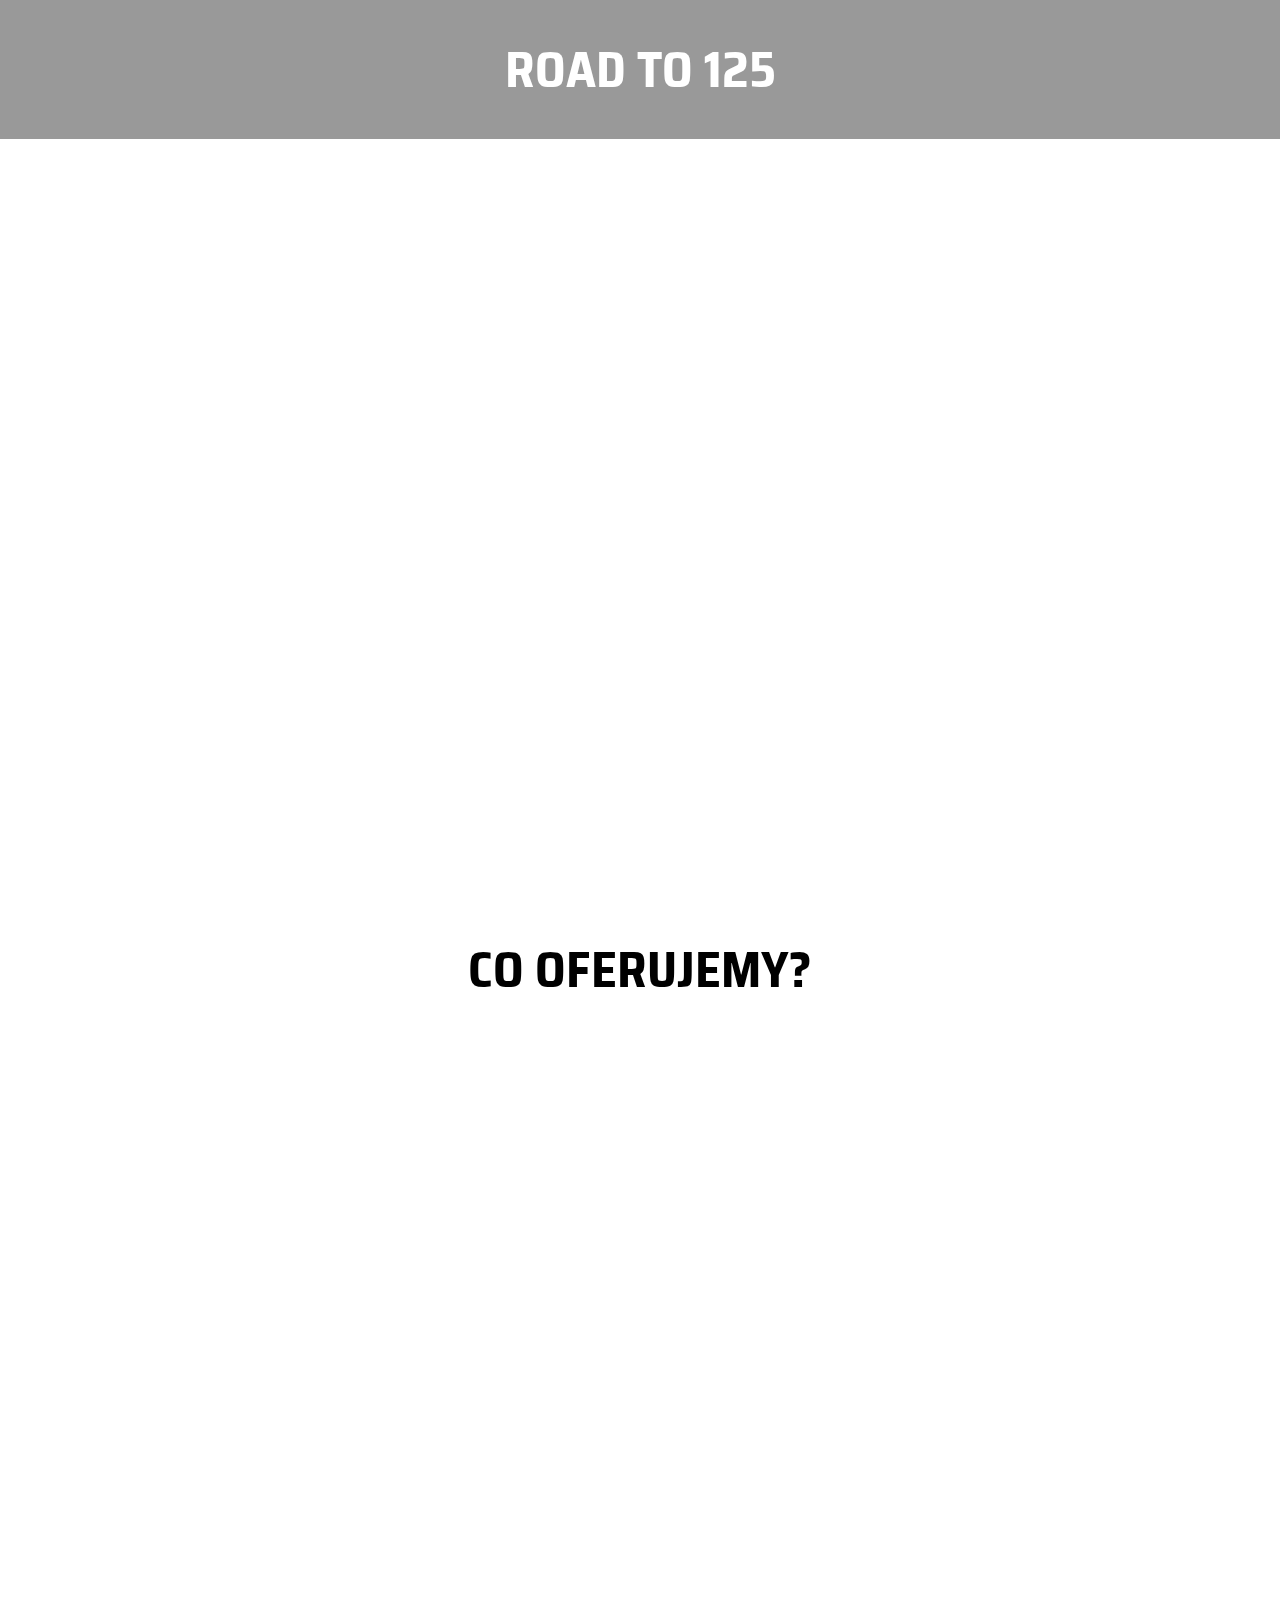
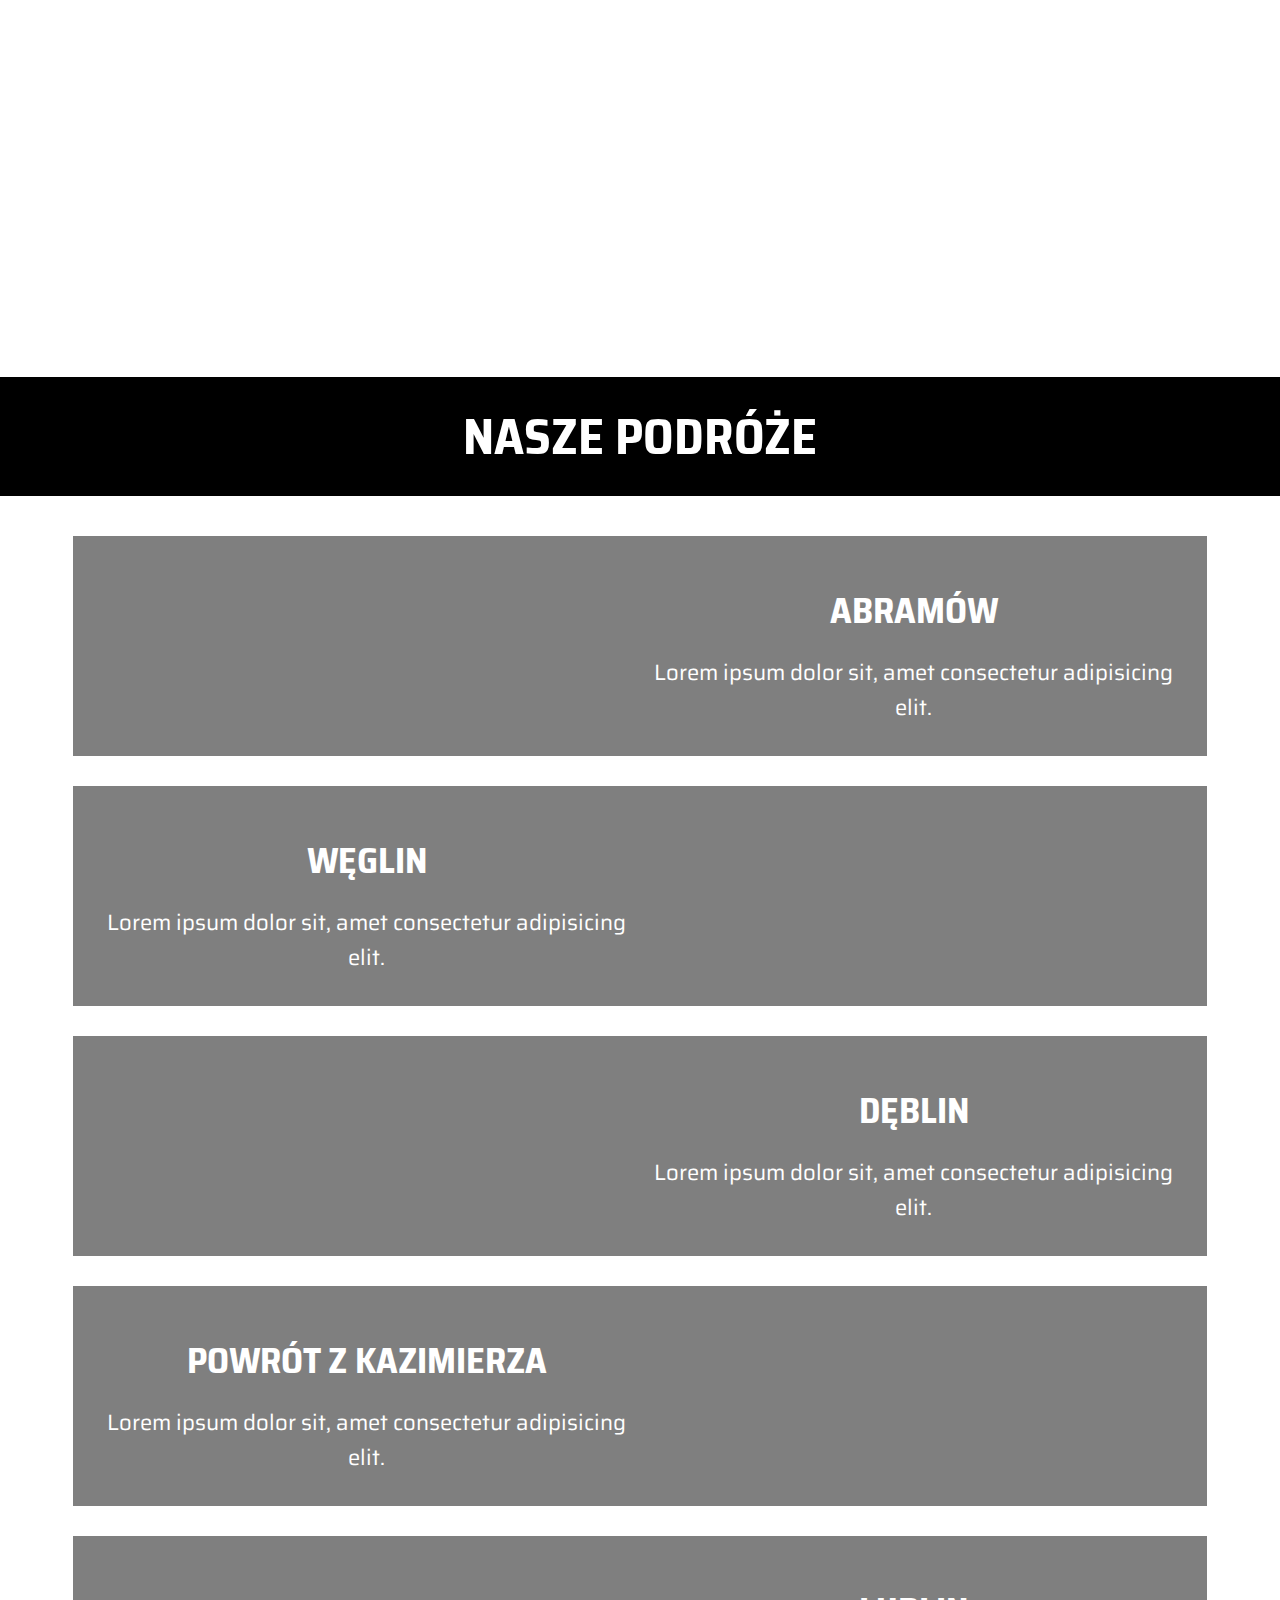
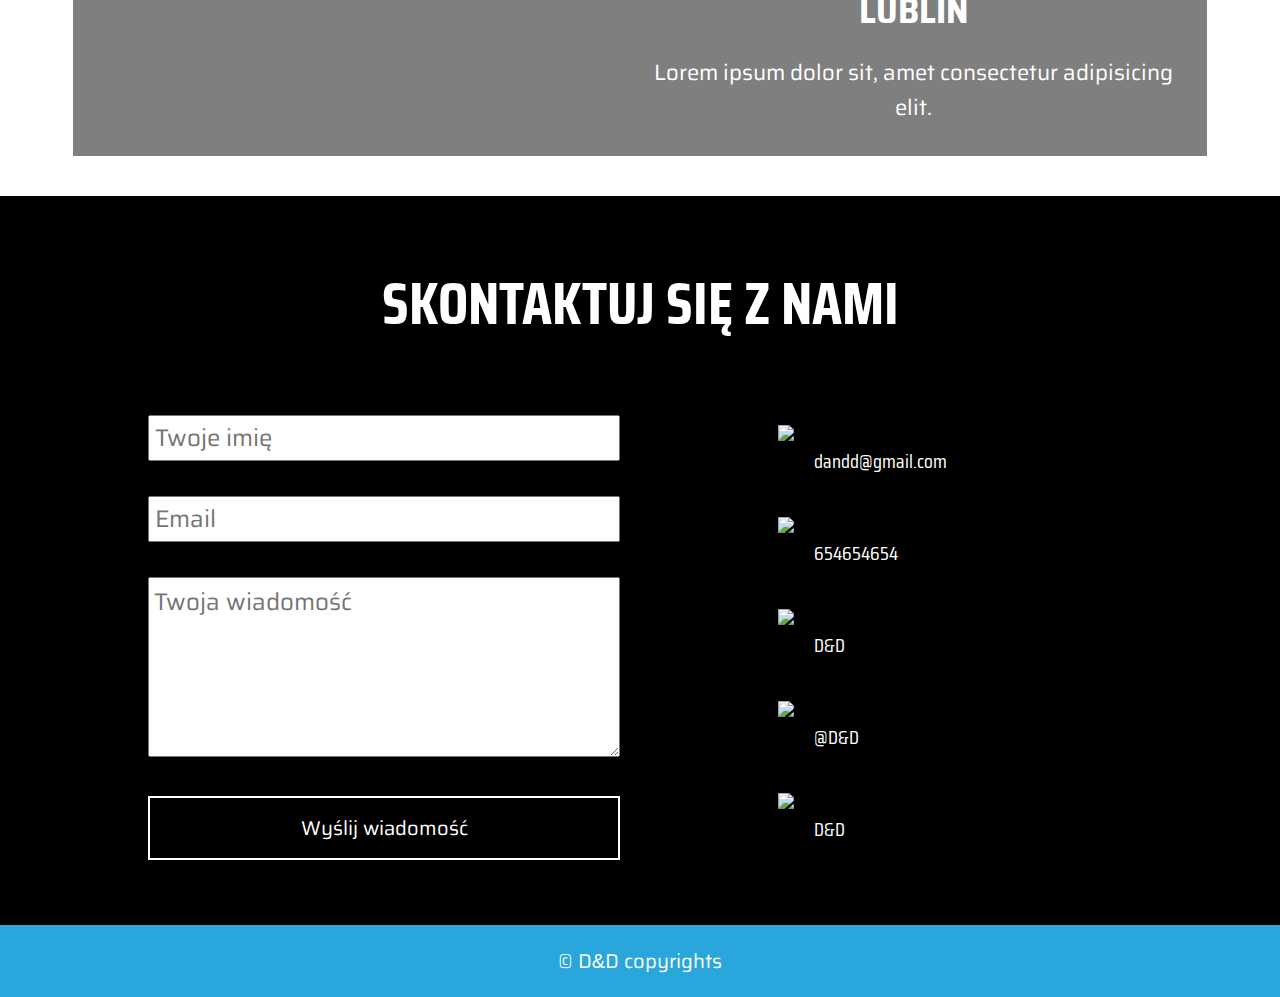
==== index.html @ 2d6ed219 "merge calendar to main section" ====
<!DOCTYPE html>
<html lang="en">

<head>
    <meta charset="UTF-8">
    <title>Road To 125</title>
    <meta name="viewport" content="width=device-width,, initial-scale=1.0">
    <link
        href="https://fonts.googleapis.com/css2?family=Saira+Condensed:wght@300&family=Saira+Semi+Condensed:wght@400;600&family=Saira:wght@200;400&display=swap"
        rel="stylesheet">
    <link rel="stylesheet" href="style/menu.css">
</head>

<body>
    <header>
        <h1>Road to 125</h1>
    </header>
    <section class="ourTeam clearfix">
        <h1>Co oferujemy?</h1>
        <div class="offer">
            <p>zgraną ekipę</p>
        </div>
        <div class="offer">
            <p><a href="calendar.html">Aplikację do wspólnych jazd</a></p>
        </div>
        <div class="offer">
            <p>świetną atmosferę</p>
        </div>
        <div class="offer">
            <p>solidne opinie motocykli</p>
        </div>
    </section>

    <section class="travels">
        <h1>Nasze podróże</h1>
        <div class="container">
            <div class="trip clearfix">
                <div class="photo"></div>
                <div class="desc">
                    <h2>Abramów</h2>
                    <p>Lorem ipsum dolor sit, amet consectetur adipisicing elit.</p>
                </div>
            </div>
            <div class="trip clearfix">
                <div class="photo"></div>
                <div class="desc">
                    <h2>Węglin</h2>
                    <p>Lorem ipsum dolor sit, amet consectetur adipisicing elit.</p>
                </div>
            </div>
            <div class="trip clearfix">
                <div class="photo"></div>
                <div class="desc">
                    <h2>Dęblin</h2>
                    <p>Lorem ipsum dolor sit, amet consectetur adipisicing elit.</p>
                </div>
            </div>
            <div class="trip clearfix">
                <div class="photo"></div>
                <div class="desc">
                    <h2>Powrót z Kazimierza</h2>
                    <p>Lorem ipsum dolor sit, amet consectetur adipisicing elit.</p>
                </div>
            </div>
            <div class="trip clearfix">
                <div class="photo"></div>
                <div class="desc">
                    <h2>Lublin</h2>
                    <p>Lorem ipsum dolor sit, amet consectetur adipisicing elit.</p>
                </div>
            </div>
        </div>
    </section>

    <section class="contact">
        <h1>Skontaktuj się z nami</h1>
        <div class="wrap clearfix">

            <form>
                <input type="text" placeholder="Twoje imię">
                <input type="text" placeholder="Email">
                <textarea placeholder="Twoja wiadomość"></textarea>
                <button>Wyślij wiadomość</button>
            </form>
            <div class="socials">
                <div class="social clearfix"><img src="images/contact1.png" alt="kontakt"><span>dandd@gmail.com</span>
                </div>
                <div class="social clearfix"><img src="images/contact2.png" alt="kontakt"><span>654654654</span></div>
                <div class="social clearfix"><img src="images/contact3.png" alt="kontakt"><span>D&D</span></div>
                <div class="social clearfix"><img src="images/contact4.png" alt="kontakt"><span>@D&D</span></div>
                <div class="social clearfix"><img src="images/contact5.png" alt="kontakt"><span>D&D</span></div>

            </div>

        </div>


    </section>

    <footer>&copy; D<span>&amp;</span>D copyrights</footer>


</body>

</html>
---- style/menu.css ----
/*font-family: 'Saira', sans-serif;
font-family: 'Saira Condensed', sans-serif;
font-family: 'Saira Semi Condensed', sans-serif;*/

    * {
        margin: 0;
        padding: 0;
        box-sizing: border-box;
    }

    .clearfix::after {
        content: "";
        display: block;
        clear: both;
    }

    h1 {
        padding: 15px;
        background-color: rgba(0, 0, 0, 0.4);
        text-align: center;
        color: white;
        font-size: 35px;
        font-family: 'Saira Semi Condensed', sans-serif;
        text-transform: uppercase;
    }

    /*HEADER*/

    header {
        height: 100vh;
        background-image: url("../images/nav.jpg");
        background-attachment: fixed;
        background-position: center right;
        background-size: cover;
    }

    @media(min-width: 360px) {
        header {
            background-position: top 150px;
        }
    }

    @media(min-width: 768px) {
        header {
            background-position: top 150px;
        }

        h1 {
            font-size: 50px;
            padding: 30px;
        }
    }

    /*SECTION OFERTA*/

    .ourTeam h1 {
        background-color: transparent;
        color: black;
    }

    .ourTeam .offer {
        max-width: 1280px;
        height: 30vh;
        margin-bottom: 10px;
        background-position: center right;
        background-size: cover;
    }

    .ourTeam .offer:nth-of-type(1) {
        background-image: url("../images/offer.jpg");
    }

    .ourTeam .offer:nth-of-type(2) {
        background-image: url("../images/offer2.jpg");
    }

    .ourTeam .offer:nth-of-type(3) {
        background-image: url("../images/offer3.jpg");
        background-position: center bottom;
    }

    .ourTeam .offer:nth-of-type(4) {
        margin-bottom: 0;
        background-image: url("../images/offer4.jpg");
    }

    .ourTeam p {
        background-color: rgba(0, 0, 0, 0.4);
        color: white;
        line-height: 30vh;
        font-family: 'Saira', sans-serif;
        text-transform: uppercase;
        text-align: center;
        cursor: default;
    }

    @media(min-width: 360px) {
        .ourTeam p {
            font-size: 18px;
        }
    }

    @media (orientation: landscape) {
        .ourTeam .offer {
            background-size: cover;
            width: 90%;
            margin: 0 auto 10%;
        }

        .ourTeam p {
            font-size: 26px;
        }
    }

    @media (min-width: 520px) and (orientation: landscape) {
        .ourTeam .offer {
            background-position: center;
            height: 80vh;
        }

        .ourTeam p {
            line-height: 80vh;
        }
    }

    @media (min-width: 768px) {
        .ourTeam .offer {
            margin-bottom: 5%;
        }

        .ourTeam p {
            font-size: 28px;
        }
    }

    @media(min-width: 1025px) {
        h1 {
            font-size: 50px;
            ;
        }

        .ourTeam .offer {
            margin: 0 2.5% 5%;
            float: left;
            width: 40%;
            height: 30vh;
        }

        .ourTeam p {
            font-size: 22px;
            line-height: 30vh;
            opacity: 0;
            transition: .7s;
        }

        .ourTeam p:hover {
            opacity: 1;
        }

        .ourTeam .offer {
            width: 45%;
            height: 45vh;
        }

        .ourTeam p {
            line-height: 45vh;
        }
    }

    /* TRAVELS */

    .container {
        padding: 10px;
        background-image: url(../images/travels.jpg);
        background-position: center;
        background-size: cover;
    }

    .travels h1 {
        padding: 20px;
        color: white;
        background-color: black;
    }

    .trip {
        max-width: 1660px;
        max-height: 920px;
        width: 90%;
        margin: 0 auto 15px;
        padding: 20px;
        background-color: rgba(0, 0, 0, .5);
    }

    .trip .photo {
        height: 30vh;
        max-height: 920px;
        background-image: url(../images/trip1.jpg);
        background-position: center;
        background-size: cover;
    }

    .trip:nth-of-type(2) .photo {
        background-image: url(../images/trip2.jpeg);
    }

    .trip:nth-of-type(3) .photo {
        background-image: url(../images/trip3.jpeg);
    }

    .trip:nth-of-type(4) .photo {
        background-image: url(../images/trip4.jpg);
    }

    .trip:nth-of-type(5) .photo {
        background-image: url(../images/trip5.jpg);
    }

    .trip .desc {
        height: 30vh;
        max-height: 920px;
    }

    .trip .desc h2 {
        padding: 10px 0;
        color: white;
        font-family: 'Saira Semi Condensed', sans-serif;
        text-transform: uppercase;
        text-align: center;
    }

    .trip .desc p {
        color: white;
        font-size: 14px;
        text-align: center;
        font-family: 'Saira', sans-serif;
    }

    @media (min-width: 360px) {
        .trip .desc h2 {
            padding: 15px 0;
            font-size: 26px;
        }

        .trip .desc p {
            font-size: 16px;
        }
    }

    @media (min-width: 390px) {
        .trip .photo {
            height: 20vh;
        }

        .trip .desc {
            height: 20vh;
        }

        .trip .desc h2 {
            font-size: 28px;
        }

        .trip .desc p {
            font-size: 18px;
        }
    }

    @media(orientation: landscape) {
        .trip {
            padding: 20px;
            margin: 30px auto;
        }

        .trip .photo {
            float: left;
            width: 50%;
            height: 35vh;
            background-image: url(../images/trip1.jpg);
            background-position: center;
            background-size: cover;
        }

        .trip:nth-of-type(even) .photo {
            float: right;
        }

        .trip .desc {
            float: right;
            width: 50%;
            height: 35vh;
        }

        .trip .desc h2 {
            padding: 8px 0;
            font-size: 18px;
        }

        .trip .desc p {
            font-size: 12px;
        }
    }

    @media(min-width: 640px) and (orientation: landscape) {
        .trip .desc h2 {
            padding: 10px 0;
            font-size: 22px;
        }

        .trip .desc p {
            font-size: 14px;
        }
    }

    @media(min-width: 720px) and (orientation: landscape) {
        .trip .photo {
            height: 50vh;
        }

        .trip .desc {
            height: 50vh;
        }

        .trip .desc h2 {
            padding: 16px 0;
            font-size: 28px;
        }

        .trip .desc p {
            font-size: 22px;
        }
    }

    @media (min-width: 768px) or (orientation: portrait) {
        .trip {
            padding: 20px;
            margin: 30px auto;
        }

        .trip .photo {
            float: left;
            width: 50%;
            height: 20vh;
            background-image: url(../images/trip1.jpg);
            background-position: center;
            background-size: cover;
        }

        .trip:nth-of-type(even) .photo {
            float: right;
        }

        .trip .desc {
            float: right;
            padding: 10px;
            width: 50%;
            height: 20vh;
        }

        .trip .desc h2 {
            padding: 16px 0;
            font-size: 26px;
        }

        .trip .desc p {
            font-size: 16px;
        }
    }

    @media (min-width: 1024px) {
        .trip .desc h2 {
            padding: 16px 0;
            font-size: 36px;
        }

        .trip .desc p {
            font-size: 22px;
        }
    }

    /* CONTACT */
    /* sekcja contact */

    .contact {
        background-color: #000;
        padding: 30px 20px;
    }

    .contact h1 {
        font-family: 'Saira Condensed', sans-serif;
        font-size: 26px;
        text-transform: uppercase;
        margin-bottom: 15px;
        color: white;
        text-align: center;
    }

    .contact .wrap {
        padding-top: 20px;
        max-width: 1024px;
        margin: 0 auto;
    }

    .contact input,
    .contact button,
    .contact textarea {
        width: 100%;
        margin-bottom: 25px;
        font-family: saira, sans-serif;
        font-size: 12px;
        padding: 5px;
    }

    .contact input {
        height: 36px;
    }

    .contact textarea {
        height: 120px
    }

    .contact button {
        font-size: 14px;
        line-height: 40px;
        background-color: black;
        color: white;
        border: 2px solid white;
    }

    .contact .socials {
        padding-top: 30px;
        font-size: 0;
    }

    .contact .social {
        padding: 10px 0;
        color: white;
        font-family: saira condensed, sans-serif;
    }

    .contact .social img {
        float: left;
    }

    .contact .social span {
        line-height: 72px;
        padding-left: 20px;
        float: left;
        font-size: 20px;
    }

    @media (min-width: 533px) {
        .contact .social {
            display: inline-block;
            width: 50%;
        }
    }

    @media (min-width: 1024px) {
        .contact h1 {
            font-size: 60px;
            padding: 30px 0;
        }

        .contact form,
        .contact .socials {
            float: left;
            width: 50%;
            padding: 0 20px
        }

        .contact .social {
            display: block;
            width: 50%;
            margin: 0 auto;
        }

        .contact input,
        .contact button,
        .contact textarea {
            margin-bottom: 35px;
        }

        .contact input {
            height: 46px;
            font-size: 24px;
        }

        .contact textarea {
            height: 180px;
            font-size: 24px;
        }

        .contact button {
            font-size: 20px;
            line-height: 50px;
            transition: .3s;
            cursor: pointer;
        }

        .contact button:hover {
            color: black;
            background-color: #fff;
        }
    }

    /* FOOTER */

    footer {
        background-color: #29a6dc;
        color: white;
        font-family: saira, sans-serif;
        text-align: center;
        padding: 20px;
        font-size: 20px;
    }

    footer span {
        font-family: sans-serif;
    }
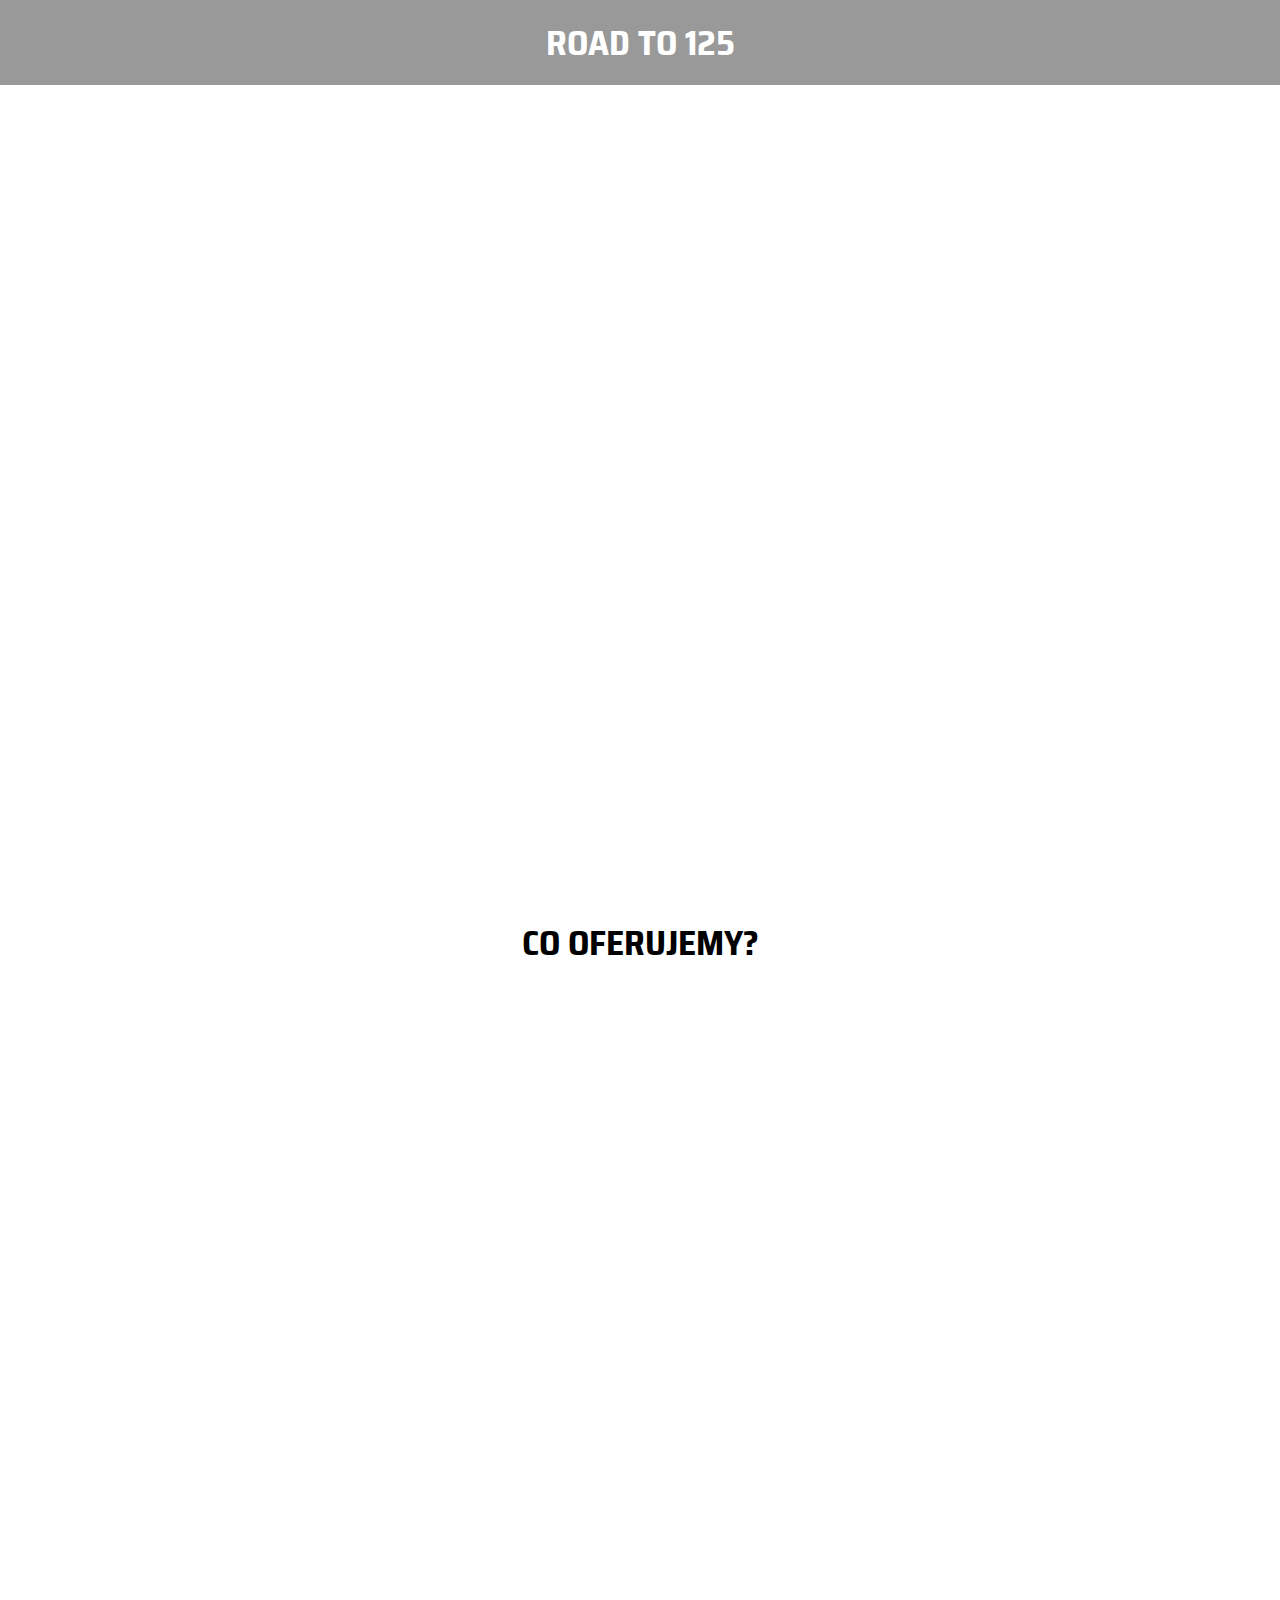
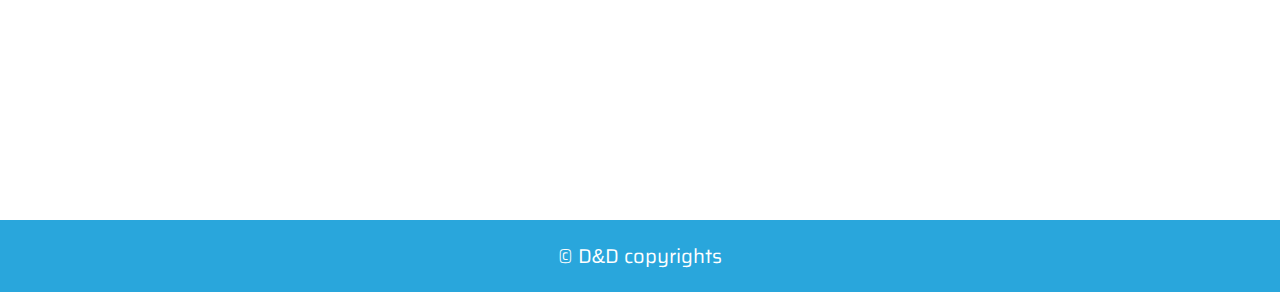
==== commit f1907711: "reproduce css in main page" ====
--- a/index.html
+++ b/index.html
@@ -8,30 +8,30 @@
     <link
         href="https://fonts.googleapis.com/css2?family=Saira+Condensed:wght@300&family=Saira+Semi+Condensed:wght@400;600&family=Saira:wght@200;400&display=swap"
         rel="stylesheet">
-    <link rel="stylesheet" href="style/menu.css">
+    <link rel="stylesheet" href="style/menuNew.css">
 </head>
 
 <body>
     <header>
         <h1>Road to 125</h1>
     </header>
-    <section class="ourTeam clearfix">
-        <h1>Co oferujemy?</h1>
+    <h1>Co oferujemy?</h1>
+    <section>
         <div class="offer">
-            <p>zgraną ekipę</p>
+            <a>zgraną ekipę</a>
         </div>
         <div class="offer">
-            <p><a href="calendar.html">Aplikację do wspólnych jazd</a></p>
+            <a href="calendar.html">Aplikację do wspólnych jazd</a>
         </div>
         <div class="offer">
-            <p>świetną atmosferę</p>
+            <a>świetną atmosferę</a>
         </div>
         <div class="offer">
-            <p>solidne opinie motocykli</p>
+            <a>solidne opinie motocykli</a>
         </div>
     </section>
 
-    <section class="travels">
+    <!-- <section class="travels">
         <h1>Nasze podróże</h1>
         <div class="container">
             <div class="trip clearfix">
@@ -95,7 +95,7 @@
         </div>
 
 
-    </section>
+    </section> -->
 
     <footer>&copy; D<span>&amp;</span>D copyrights</footer>
 
--- a/style/menuNew.css
+++ b/style/menuNew.css
@@ -0,0 +1,107 @@
+* {
+    margin: 0;
+    padding: 0;
+    box-sizing: border-box;
+}
+
+.clearfix::after {
+    content: "";
+    display: block;
+    clear: both;
+}
+
+h1 {
+    padding: 15px;
+    background-color: rgba(0, 0, 0, 0.4);
+    text-align: center;
+    color: white;
+    font-size: 35px;
+    font-family: 'Saira Semi Condensed', sans-serif;
+    text-transform: uppercase;
+}
+
+/*HEADER*/
+
+header {
+    height: 100vh;
+    background-image: url("../images/nav.jpg");
+    background-attachment: fixed;
+    background-position: center right;
+    background-size: cover;
+}
+
+header+h1 {
+    background-color: #fff;
+    color: #000;
+    margin-bottom: 15px;
+}
+
+/* SECTION */
+
+section {
+    display: flex;
+    justify-content: space-around;
+    flex-flow: row wrap;
+    max-width: 1920px;
+}
+
+section .offer {
+    width: 40vw;
+    min-width: 600px;
+    height: 40vh;
+    min-height: 300px;
+    margin-bottom: 50px;
+    background-position: center right;
+    background-size: cover;
+}
+
+section .offer:nth-of-type(1) {
+    background-image: url("../images/offer.jpg");
+}
+
+section .offer:nth-of-type(2) {
+    background-image: url("../images/offer2.jpg");
+}
+
+section .offer:nth-of-type(3) {
+    background-image: url("../images/offer3.jpg");
+}
+
+section .offer:nth-of-type(4) {
+    background-image: url("../images/offer4.jpg");
+}
+
+
+section a {
+    display: block;
+    background-color: rgba(0, 0, 0, 0.4);
+    color: white;
+    line-height: 40vh;
+    min-height: 300px;
+    font-family: 'Saira', sans-serif;
+    text-transform: uppercase;
+    text-align: center;
+    text-decoration: none;
+    cursor: default;
+    opacity: 0;
+    transition: .7s;
+}
+
+section a:hover {
+    opacity: 1;
+}
+
+/* FOOTER */
+
+footer {
+    background-color: #29a6dc;
+    color: white;
+    font-family: saira, sans-serif;
+    text-align: center;
+    padding: 20px;
+    font-size: 20px;
+}
+
+footer span {
+    font-family: sans-serif;
+}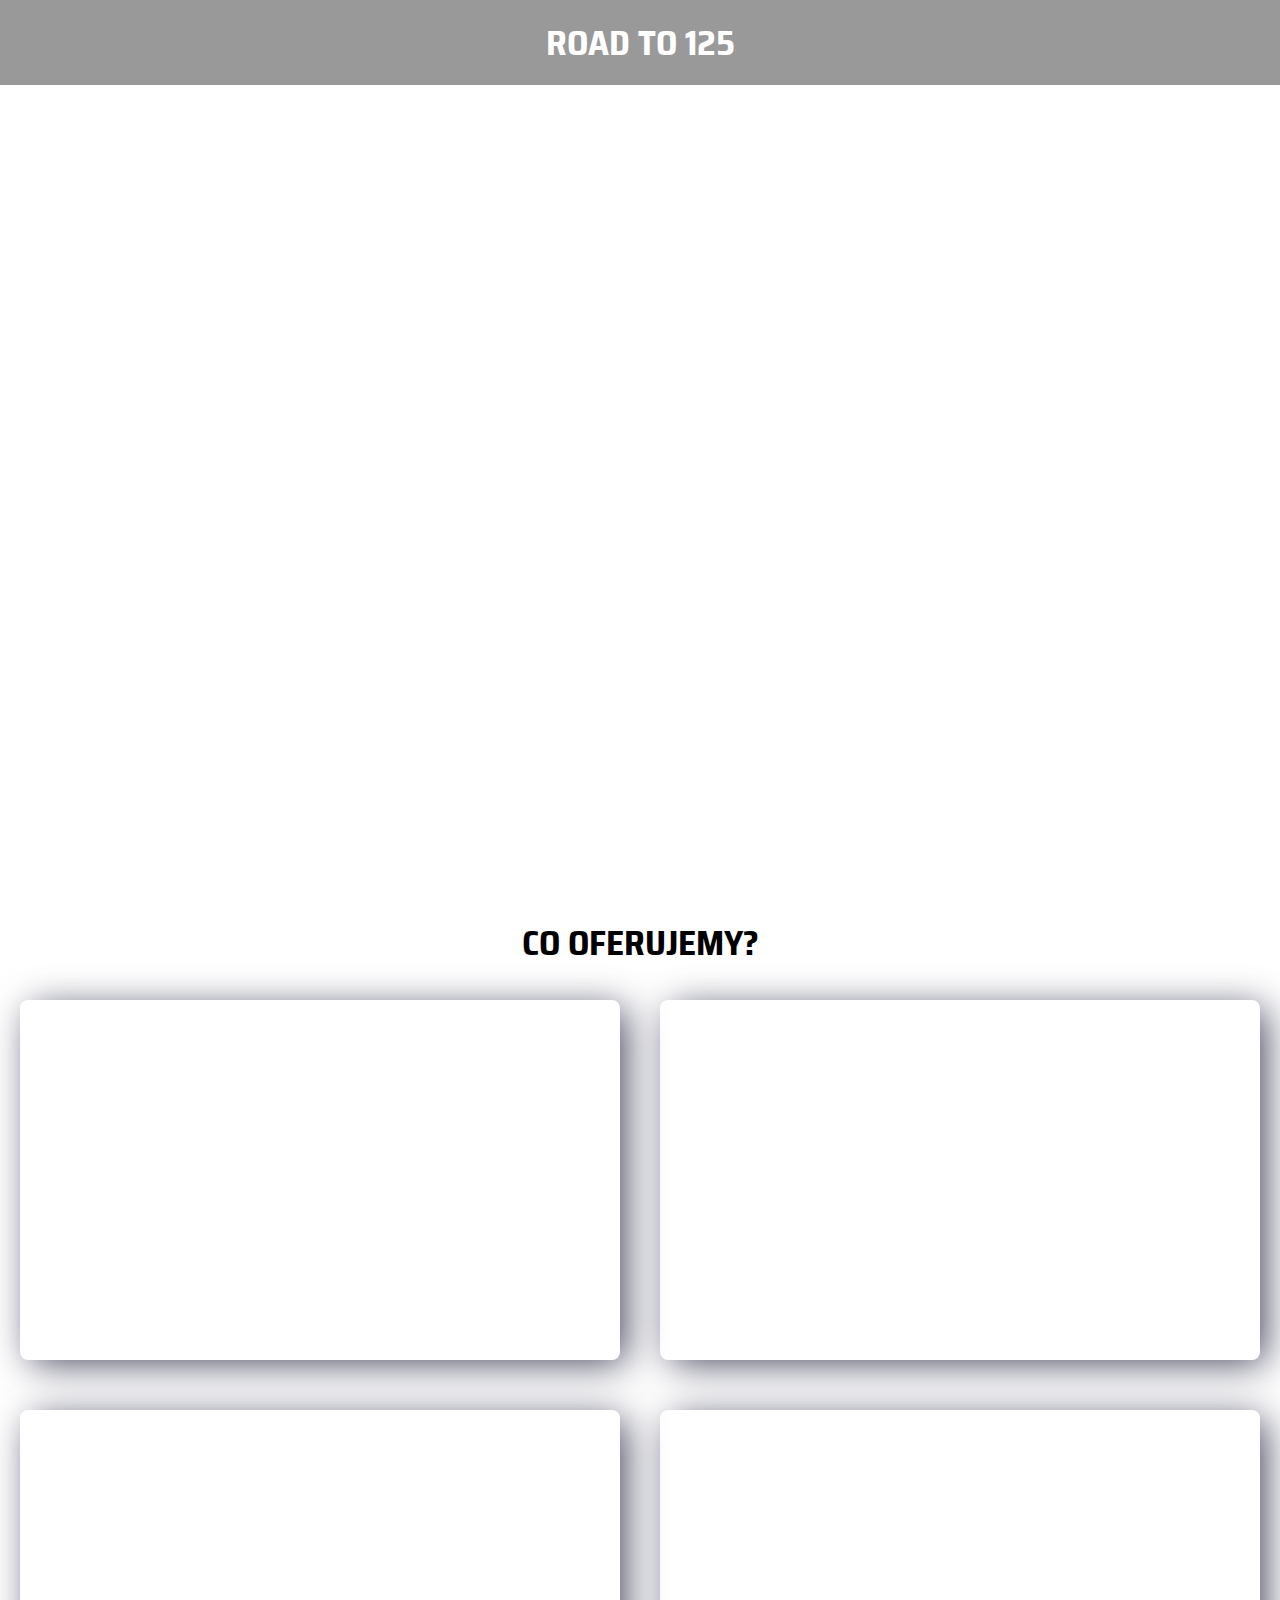
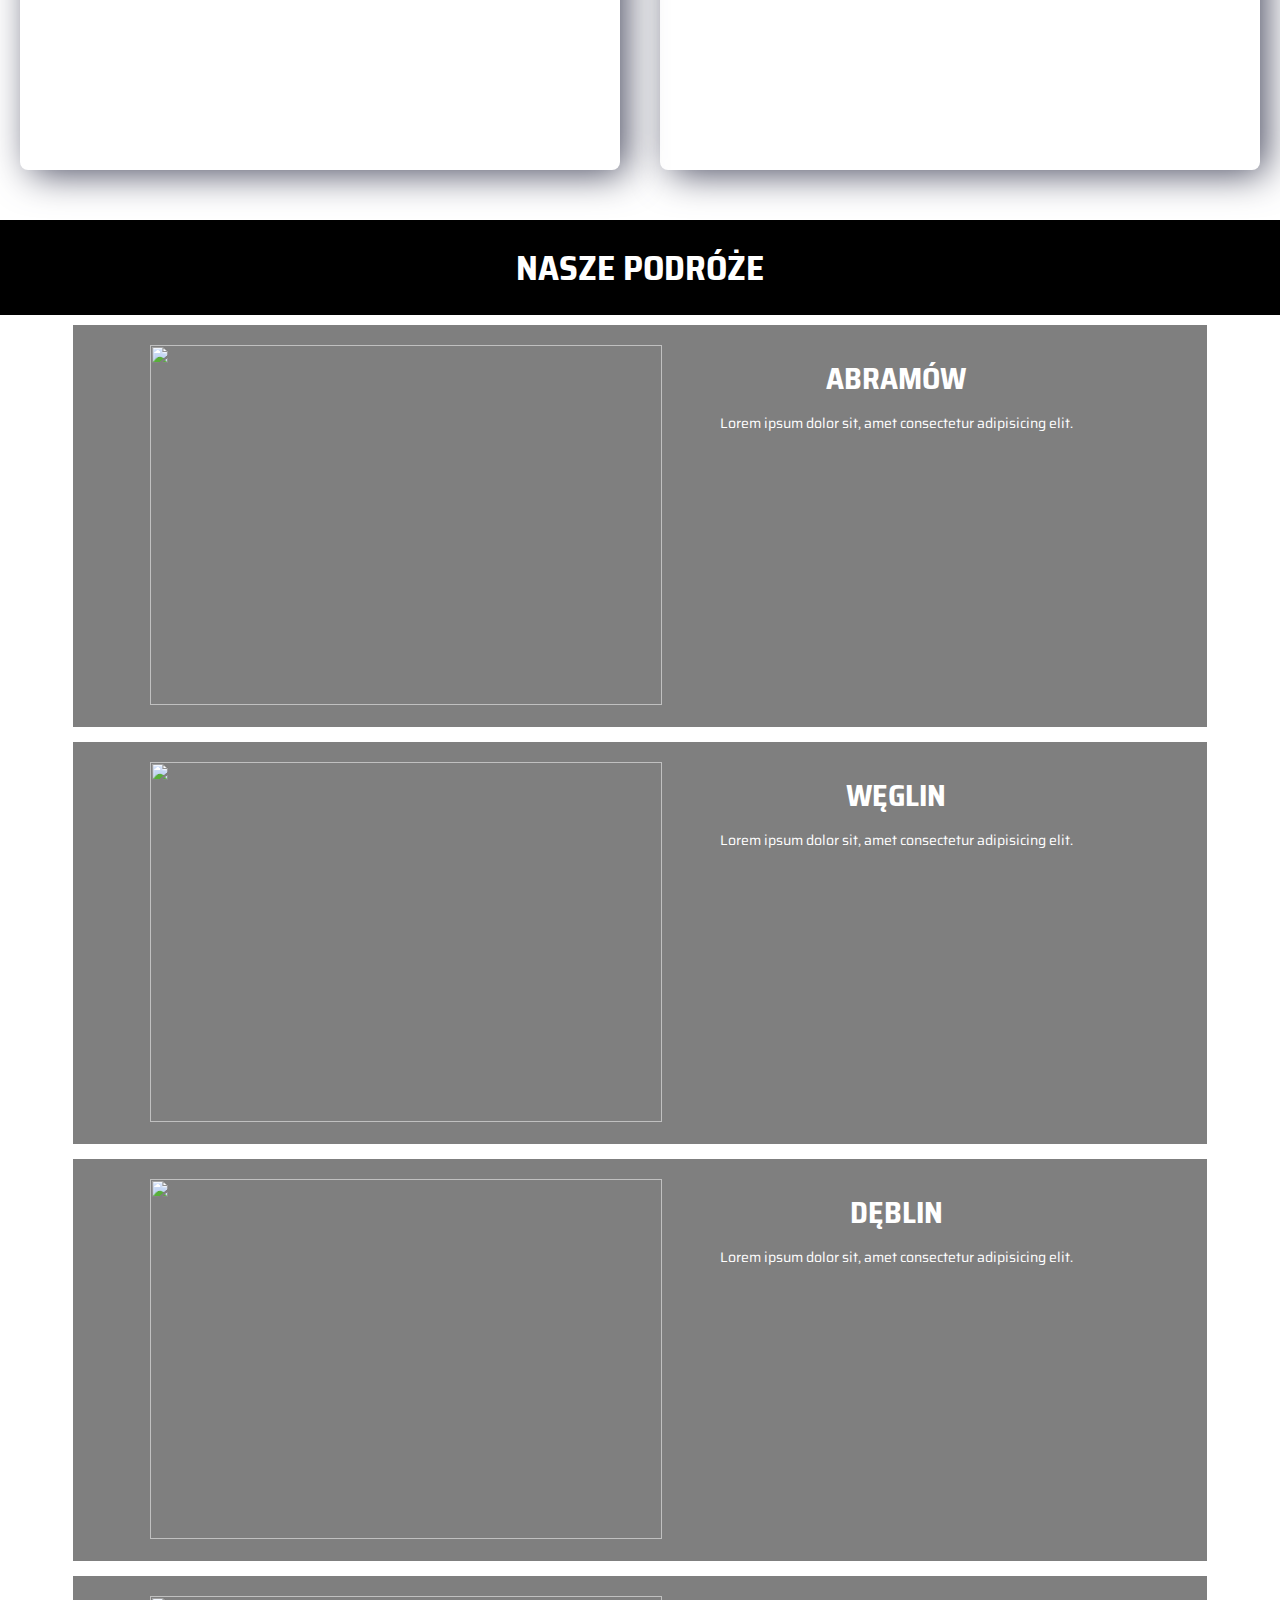
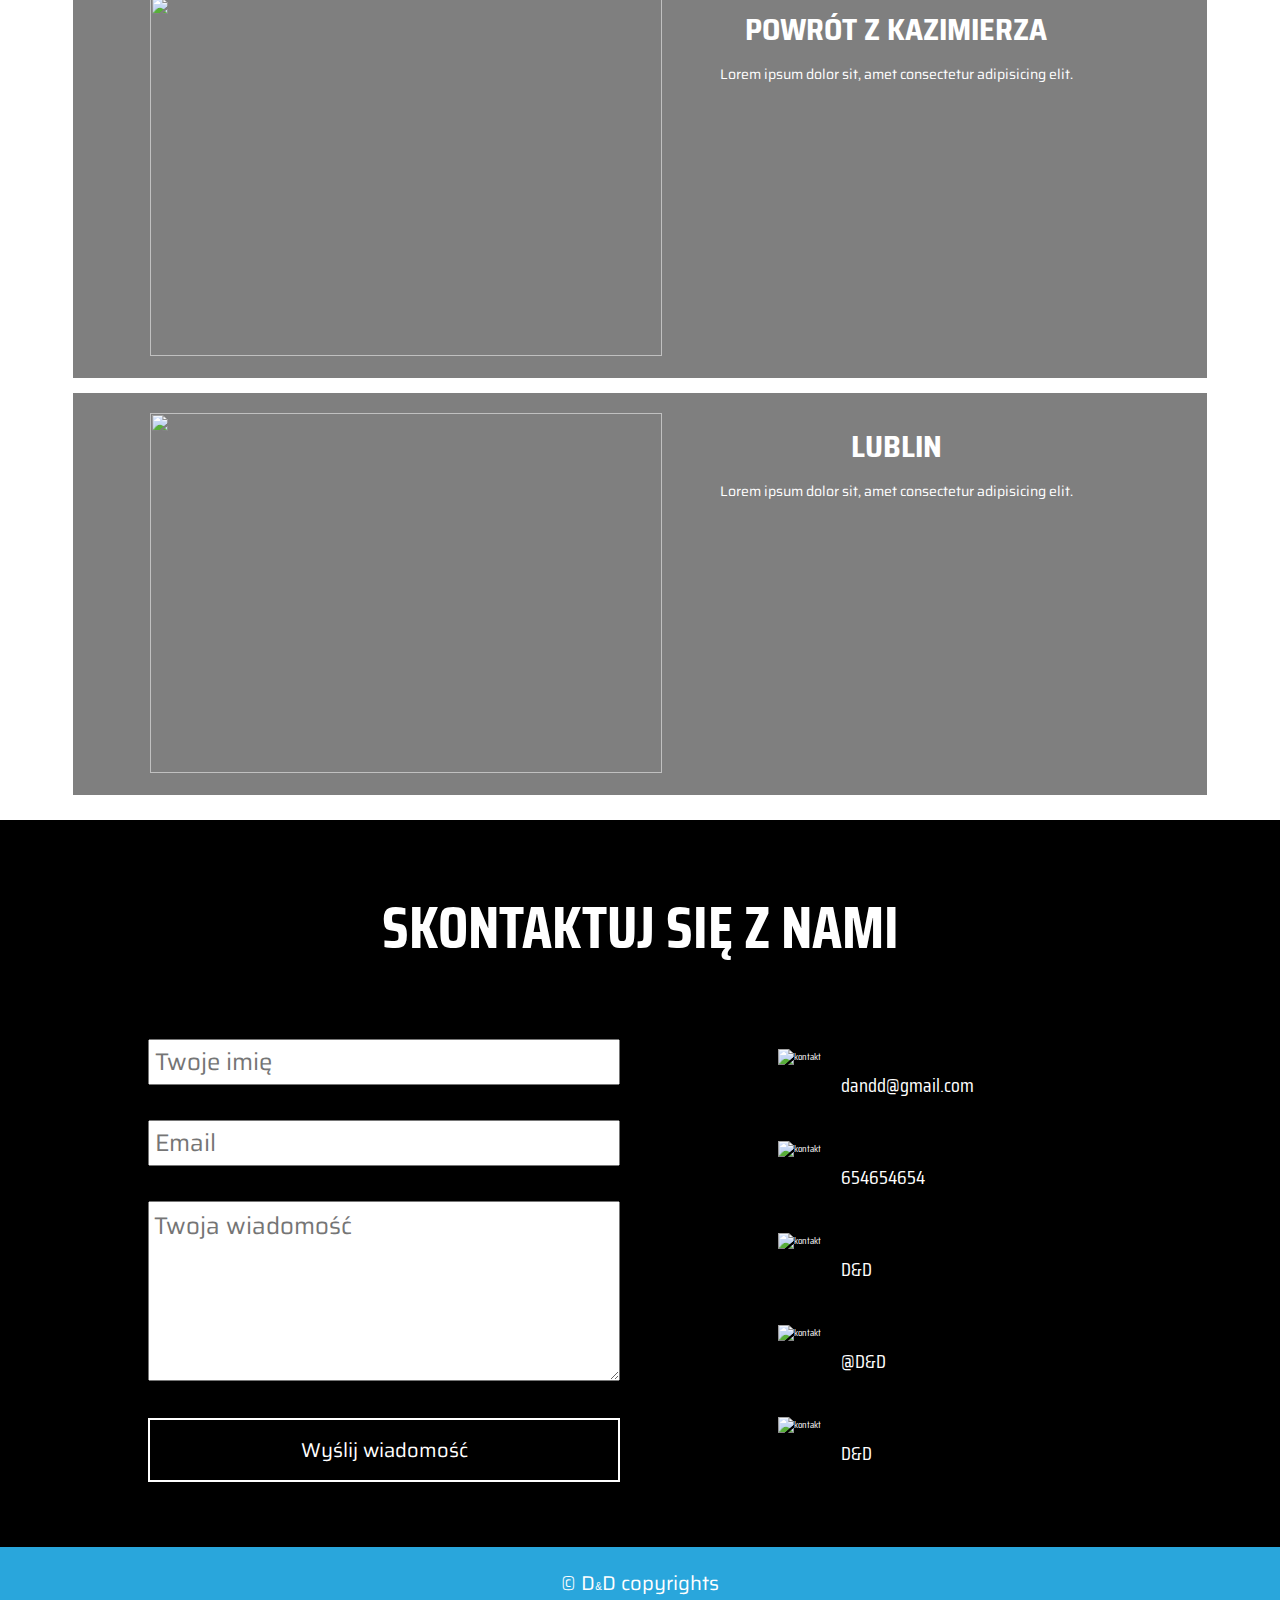
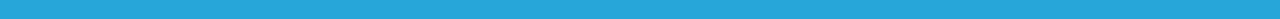
==== commit cbd84d66: "add travels section, full responsive site:)" ====
--- a/index.html
+++ b/index.html
@@ -16,7 +16,7 @@
         <h1>Road to 125</h1>
     </header>
     <h1>Co oferujemy?</h1>
-    <section>
+    <section class="about">
         <div class="offer">
             <a>zgraną ekipę</a>
         </div>
@@ -31,39 +31,49 @@
         </div>
     </section>
 
-    <!-- <section class="travels">
+    <section class="travels">
         <h1>Nasze podróże</h1>
         <div class="container">
             <div class="trip clearfix">
-                <div class="photo"></div>
+                <div class="photo">
+                    <img src="../images/trip1.jpg" alt="">
+                </div>
                 <div class="desc">
                     <h2>Abramów</h2>
                     <p>Lorem ipsum dolor sit, amet consectetur adipisicing elit.</p>
                 </div>
             </div>
             <div class="trip clearfix">
-                <div class="photo"></div>
+                <div class="photo">
+                    <img src="../images/trip2.jpeg" alt="">
+                </div>
                 <div class="desc">
                     <h2>Węglin</h2>
                     <p>Lorem ipsum dolor sit, amet consectetur adipisicing elit.</p>
                 </div>
             </div>
             <div class="trip clearfix">
-                <div class="photo"></div>
+                <div class="photo">
+                    <img src="../images/trip3.jpeg" alt="">
+                </div>
                 <div class="desc">
                     <h2>Dęblin</h2>
                     <p>Lorem ipsum dolor sit, amet consectetur adipisicing elit.</p>
                 </div>
             </div>
             <div class="trip clearfix">
-                <div class="photo"></div>
+                <div class="photo">
+                    <img src="../images/trip4.jpg" alt="">
+                </div>
                 <div class="desc">
                     <h2>Powrót z Kazimierza</h2>
                     <p>Lorem ipsum dolor sit, amet consectetur adipisicing elit.</p>
                 </div>
             </div>
             <div class="trip clearfix">
-                <div class="photo"></div>
+                <div class="photo">
+                    <img src="../images/trip5.jpg" alt="">
+                </div>
                 <div class="desc">
                     <h2>Lublin</h2>
                     <p>Lorem ipsum dolor sit, amet consectetur adipisicing elit.</p>
@@ -85,7 +95,8 @@
             <div class="socials">
                 <div class="social clearfix"><img src="images/contact1.png" alt="kontakt"><span>dandd@gmail.com</span>
                 </div>
-                <div class="social clearfix"><img src="images/contact2.png" alt="kontakt"><span>654654654</span></div>
+                <div class="social clearfix"><img src="images/contact2.png" alt="kontakt"><span>654654654</span>
+                </div>
                 <div class="social clearfix"><img src="images/contact3.png" alt="kontakt"><span>D&D</span></div>
                 <div class="social clearfix"><img src="images/contact4.png" alt="kontakt"><span>@D&D</span></div>
                 <div class="social clearfix"><img src="images/contact5.png" alt="kontakt"><span>D&D</span></div>
@@ -95,10 +106,9 @@
         </div>
 
 
-    </section> -->
+    </section>
 
     <footer>&copy; D<span>&amp;</span>D copyrights</footer>
-
 
 </body>
 
--- a/style/menuNew.css
+++ b/style/menuNew.css
@@ -2,6 +2,7 @@
     margin: 0;
     padding: 0;
     box-sizing: border-box;
+    font-size: 10px;
 }
 
 .clearfix::after {
@@ -15,7 +16,7 @@
     background-color: rgba(0, 0, 0, 0.4);
     text-align: center;
     color: white;
-    font-size: 35px;
+    font-size: 3.5rem;
     font-family: 'Saira Semi Condensed', sans-serif;
     text-transform: uppercase;
 }
@@ -38,11 +39,13 @@
 
 /* SECTION */
 
-section {
+section.about {
     display: flex;
     justify-content: space-around;
     flex-flow: row wrap;
+    margin: 0 auto;
     max-width: 1920px;
+    width: 100vw;
 }
 
 section .offer {
@@ -53,6 +56,10 @@
     margin-bottom: 50px;
     background-position: center right;
     background-size: cover;
+    border-radius: 8px;
+    -webkit-box-shadow: 8px 6px 38px -3px rgba(66, 68, 90, 1);
+    -moz-box-shadow: 8px 6px 38px -3px rgba(66, 68, 90, 1);
+    box-shadow: 8px 6px 38px -3px rgba(66, 68, 90, 1);
 }
 
 section .offer:nth-of-type(1) {
@@ -85,12 +92,207 @@
     cursor: default;
     opacity: 0;
     transition: .7s;
+    border-radius: 8px;
 }
 
 section a:hover {
     opacity: 1;
 }
 
+/* SECTION TRAVELS */
+
+.travels {
+    display: block;
+}
+
+.container {
+    margin: 0 auto;
+    padding: 10px;
+    width: 100vw;
+    background-image: url(../images/travels.jpg);
+    background-position: center;
+    background-size: cover;
+}
+
+.travels h1 {
+    padding: 20px;
+    color: white;
+    background-color: black;
+}
+
+.trip {
+    display: flex;
+    justify-content: space-evenly;
+    flex-flow: row wrap;
+    max-width: 1660px;
+    max-height: 920px;
+    width: 90%;
+    margin: 0 auto 15px;
+    padding: 20px;
+    background-color: rgba(0, 0, 0, .5);
+}
+
+.trip .photo img {
+    width: 40vw;
+    height: 40vh;
+    max-height: 920px;
+    min-height: 250px;
+    min-width: 250px;
+    /* object-fit: fill; */
+    object-fit: cover;
+}
+
+.trip .desc {
+    height: 30vh;
+    max-height: 920px;
+    text-align: center;
+}
+
+.trip .desc h2,
+.trip .desc p {
+    text-align: center;
+    color: white;
+}
+
+.trip .desc h2 {
+    padding: 10px 0;
+    font-size: 3rem;
+    font-family: 'Saira Semi Condensed', sans-serif;
+    text-transform: uppercase;
+}
+
+.trip .desc p {
+    font-size: 1.4rem;
+    font-family: 'Saira', sans-serif;
+}
+
+
+/* CONTACT */
+/* sekcja contact */
+
+.contact {
+    background-color: #000;
+    padding: 30px 20px;
+}
+
+.contact h1 {
+    font-family: 'Saira Condensed', sans-serif;
+    font-size: 26px;
+    text-transform: uppercase;
+    margin-bottom: 15px;
+    color: white;
+    text-align: center;
+}
+
+.contact .wrap {
+    padding-top: 20px;
+    max-width: 1024px;
+    margin: 0 auto;
+}
+
+.contact input,
+.contact button,
+.contact textarea {
+    width: 100%;
+    margin-bottom: 25px;
+    font-family: saira, sans-serif;
+    font-size: 12px;
+    padding: 5px;
+}
+
+.contact input {
+    height: 36px;
+}
+
+.contact textarea {
+    height: 120px
+}
+
+.contact button {
+    font-size: 14px;
+    line-height: 40px;
+    background-color: black;
+    color: white;
+    border: 2px solid white;
+}
+
+.contact .socials {
+    padding-top: 30px;
+    font-size: 0;
+}
+
+.contact .social {
+    padding: 10px 0;
+    color: white;
+    font-family: saira condensed, sans-serif;
+}
+
+.contact .social img {
+    float: left;
+}
+
+.contact .social span {
+    line-height: 72px;
+    padding-left: 20px;
+    float: left;
+    font-size: 20px;
+}
+
+@media (min-width: 533px) {
+    .contact .social {
+        display: inline-block;
+        width: 50%;
+    }
+}
+
+@media (min-width: 1024px) {
+    .contact h1 {
+        font-size: 60px;
+        padding: 30px 0;
+    }
+
+    .contact form,
+    .contact .socials {
+        float: left;
+        width: 50%;
+        padding: 0 20px
+    }
+
+    .contact .social {
+        display: block;
+        width: 50%;
+        margin: 0 auto;
+    }
+
+    .contact input,
+    .contact button,
+    .contact textarea {
+        margin-bottom: 35px;
+    }
+
+    .contact input {
+        height: 46px;
+        font-size: 24px;
+    }
+
+    .contact textarea {
+        height: 180px;
+        font-size: 24px;
+    }
+
+    .contact button {
+        font-size: 20px;
+        line-height: 50px;
+        transition: .3s;
+        cursor: pointer;
+    }
+
+    .contact button:hover {
+        color: black;
+        background-color: #fff;
+    }
+}
+
 /* FOOTER */
 
 footer {
@@ -104,4 +306,56 @@
 
 footer span {
     font-family: sans-serif;
+}
+
+@media (max-width: 520px) {
+
+    section .offer {
+        min-width: 300px;
+        max-height: 250px;
+    }
+
+    section a {
+        line-height: 40vh;
+        max-height: 250px;
+    }
+}
+
+@media(max-width: 860px) {
+    .trip .photo img {
+        width: 80vw;
+        height: 40vh;
+    }
+}
+
+@media (max-width: 1020px) {
+
+    section .offer {
+        background-position: center;
+        background-size: cover;
+    }
+
+    section .offer:nth-of-type(4) {
+        background-position: center left;
+    }
+}
+
+@media(min-width: 2048px) {
+    * {
+        font-size: 20px;
+    }
+
+    .trip .desc {
+        width: 100vw;
+    }
+}
+
+@media(min-width: 4096px) {
+    * {
+        font-size: 40px;
+    }
+
+    .trip .desc {
+        width: 100vw;
+    }
 }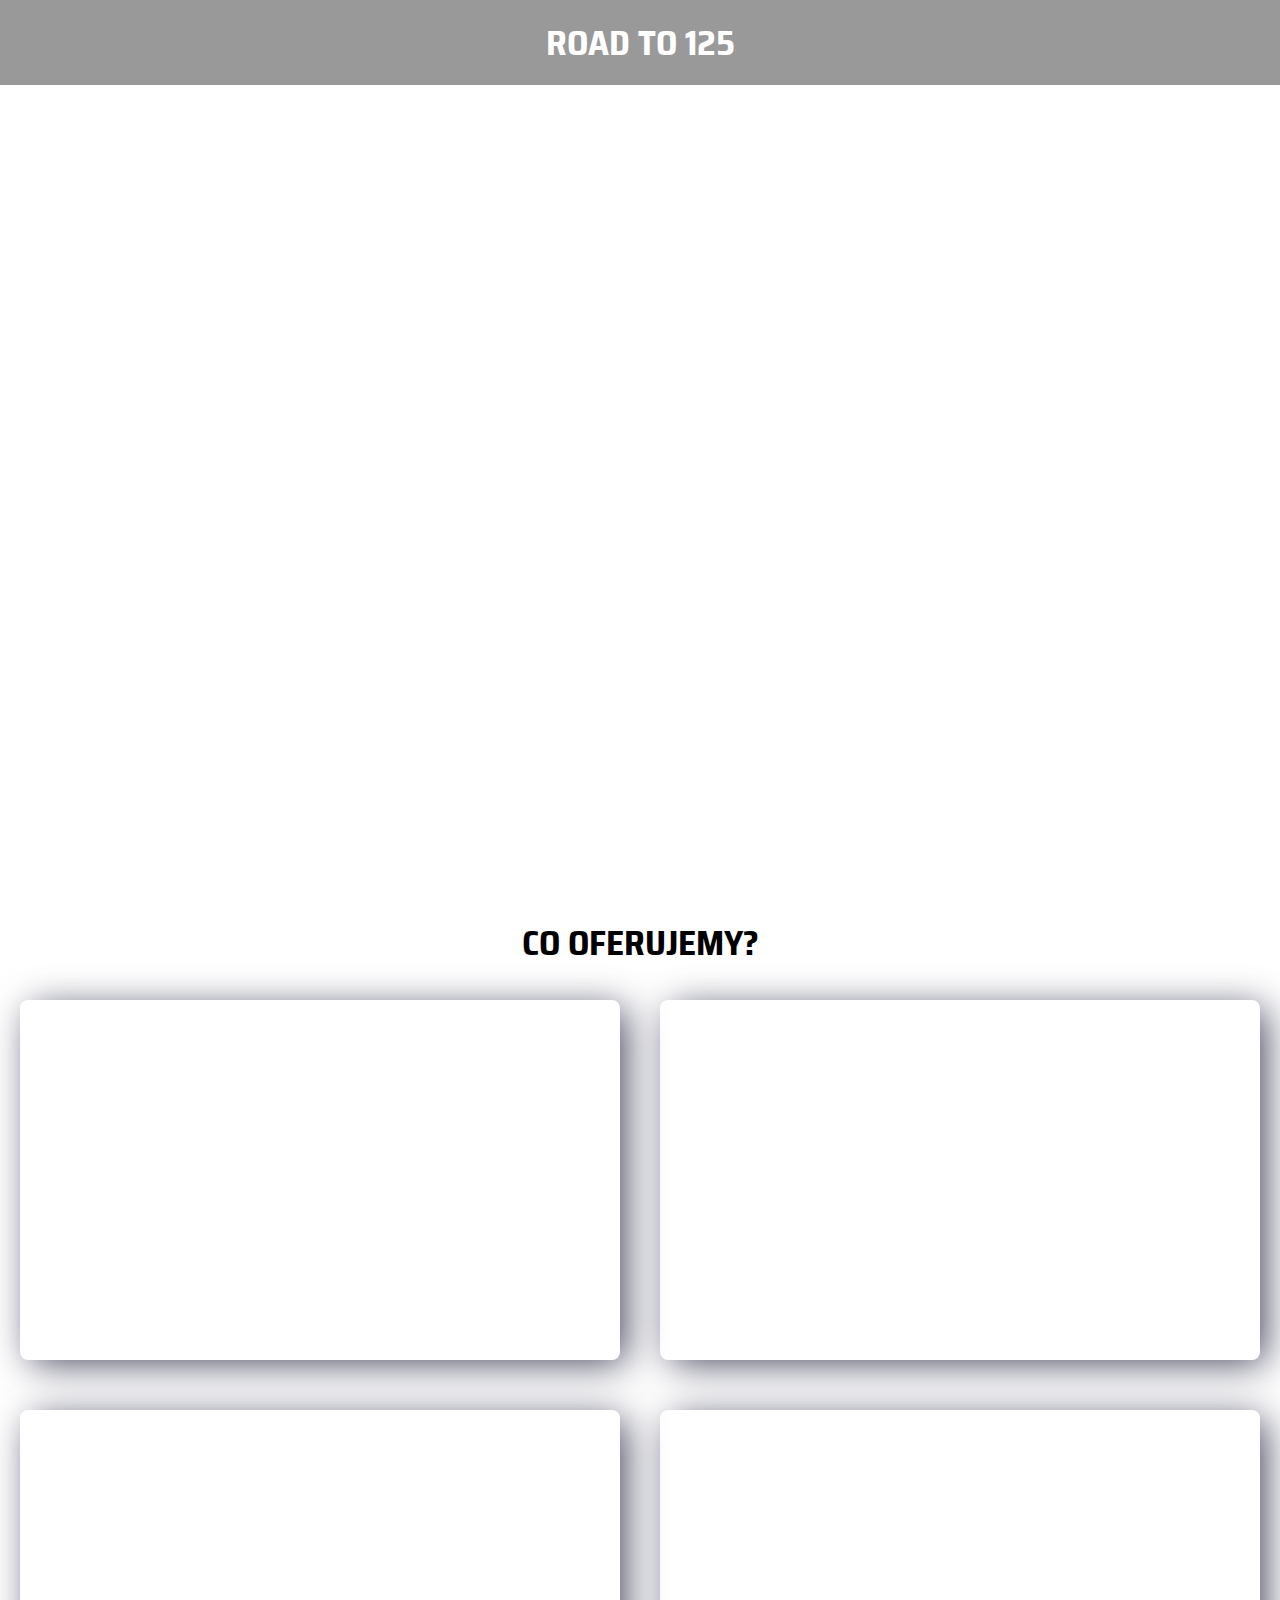
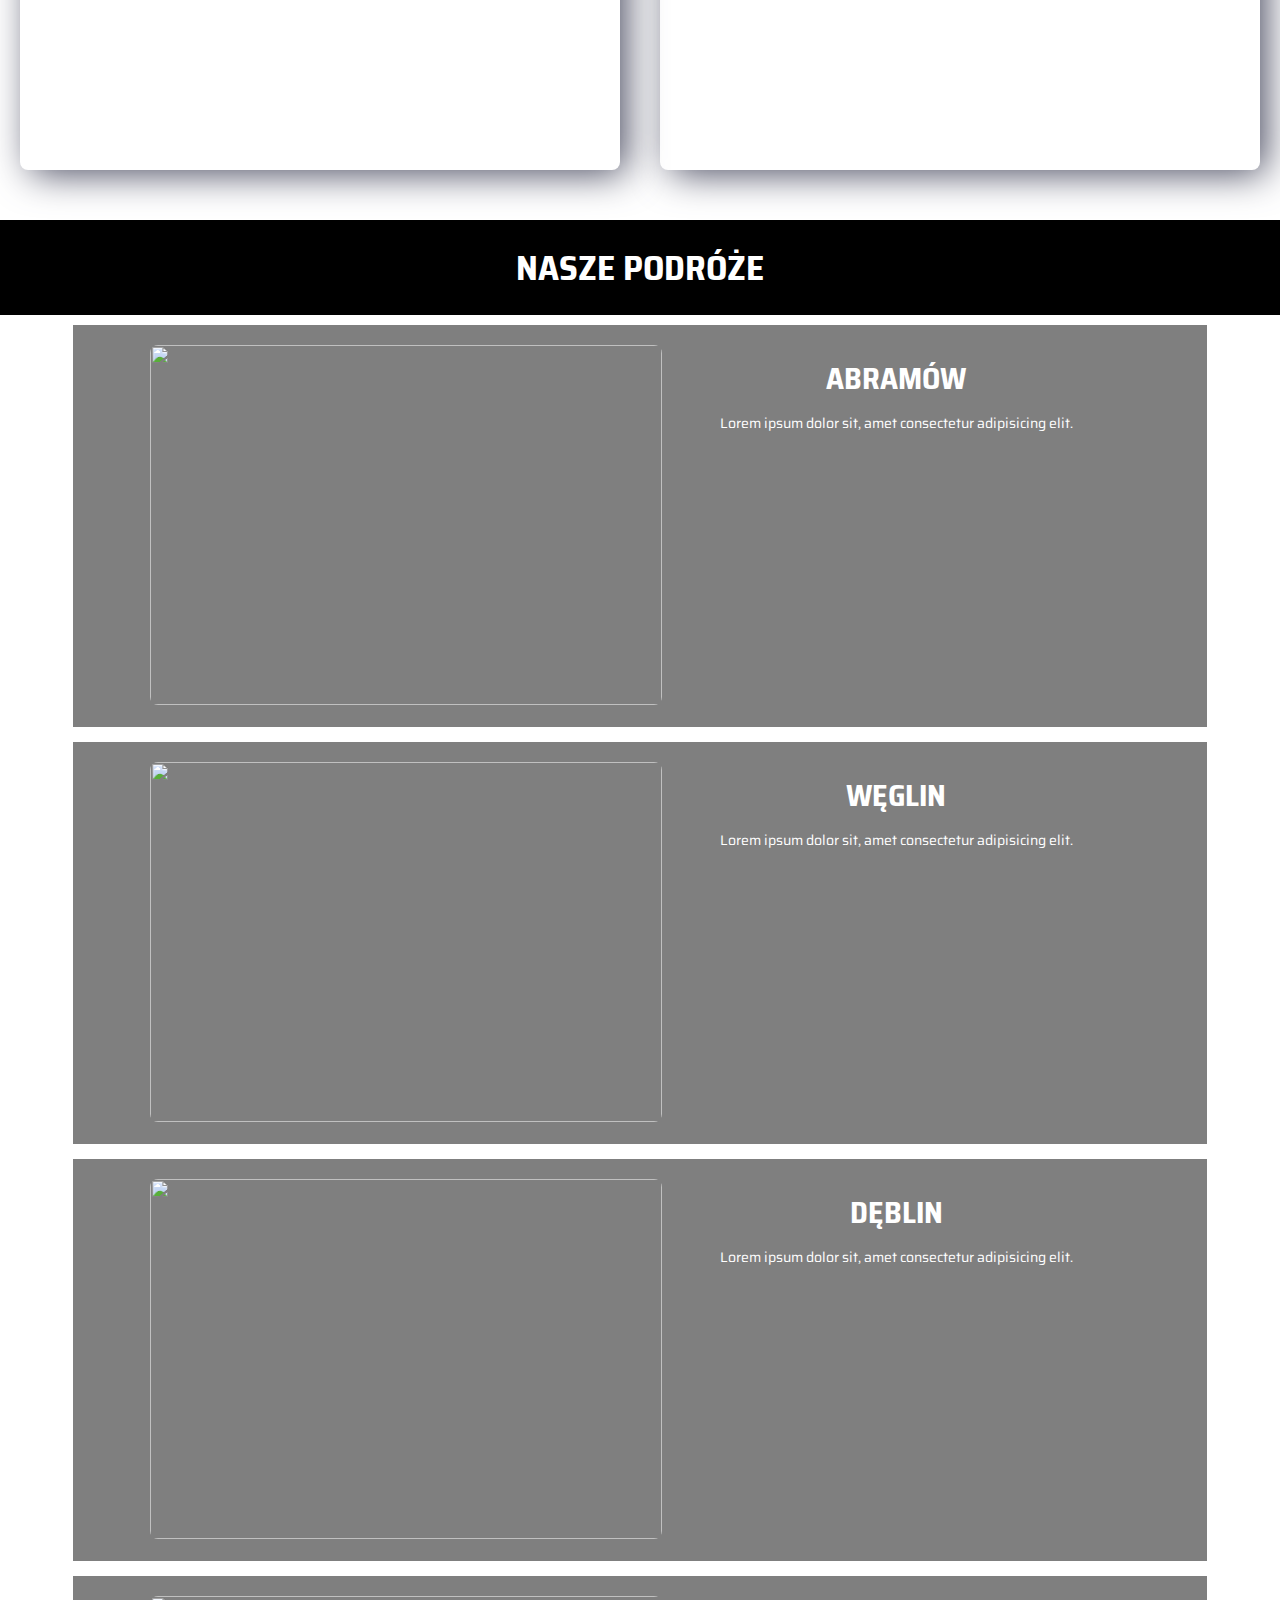
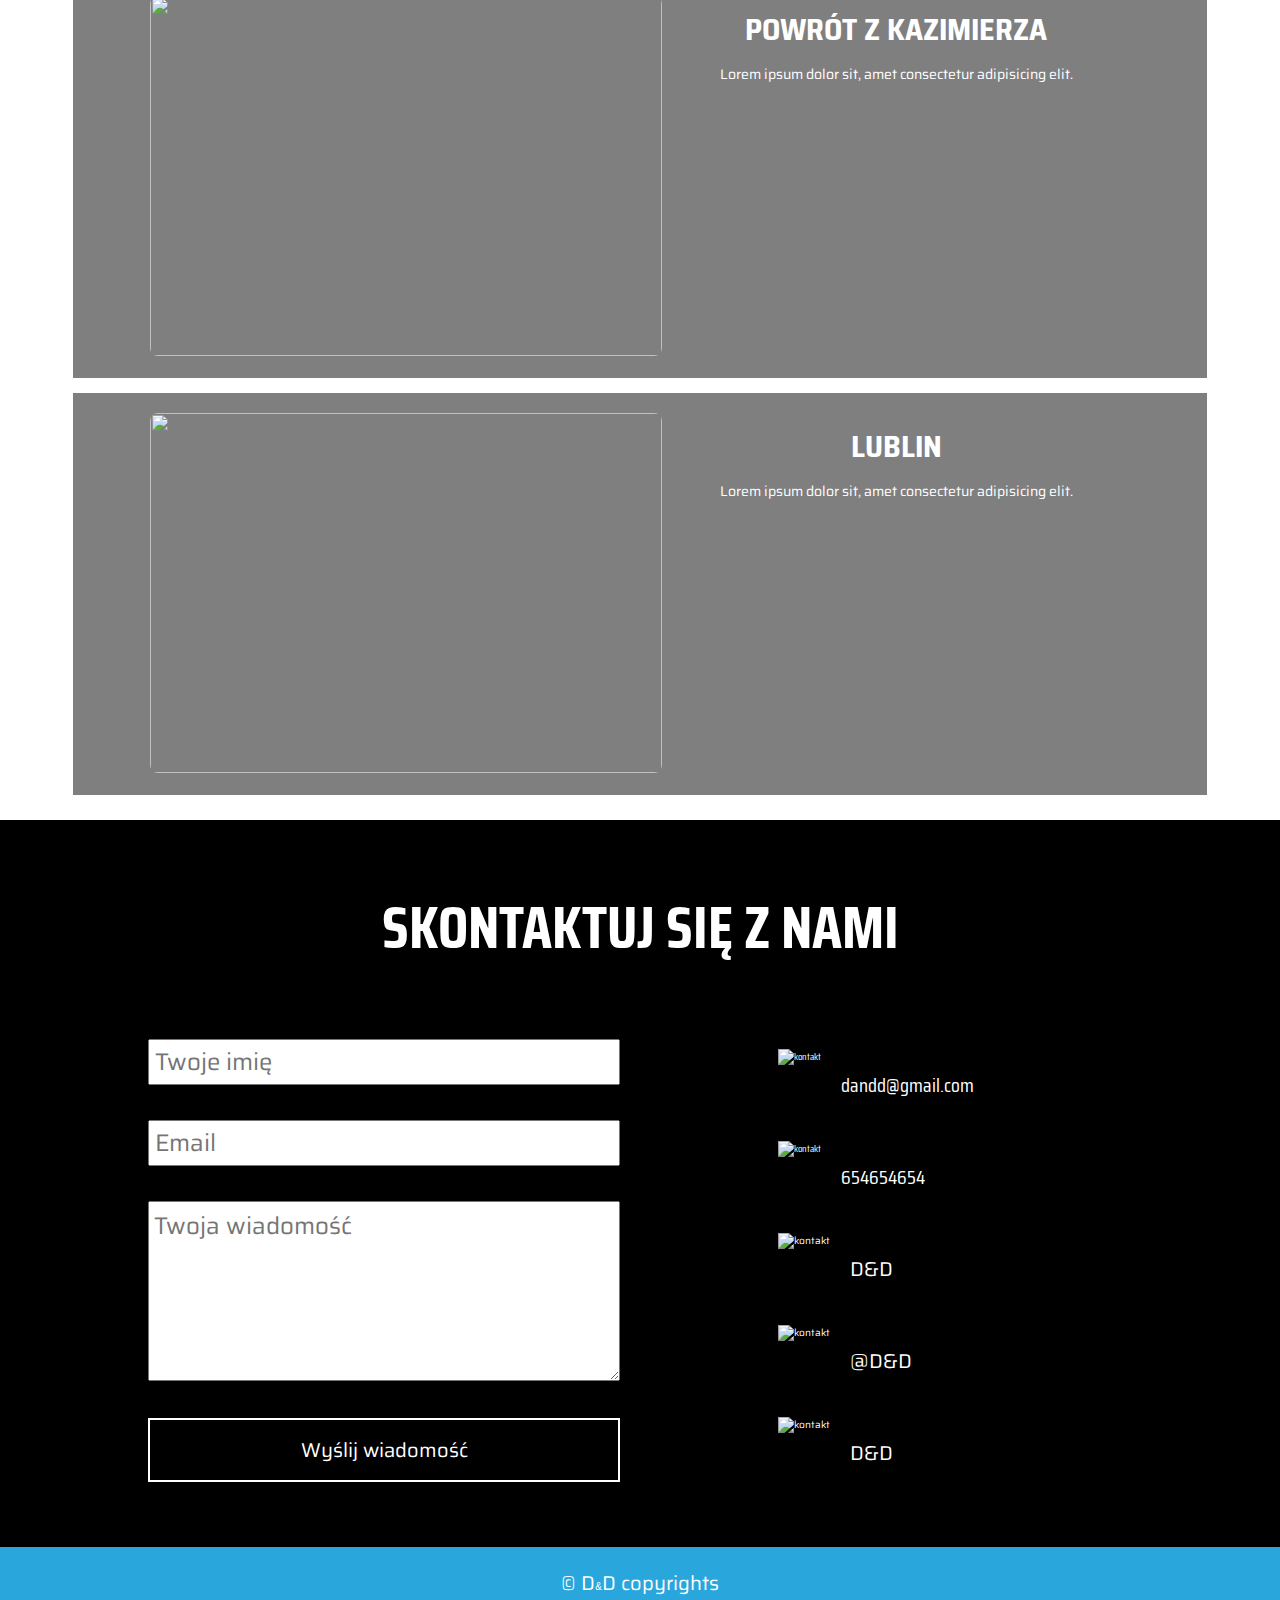
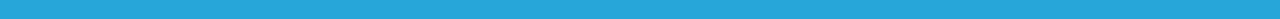
==== commit e0ac6525: "create aboutUS page" ====
--- a/index.html
+++ b/index.html
@@ -18,7 +18,7 @@
     <h1>Co oferujemy?</h1>
     <section class="about">
         <div class="offer">
-            <a>zgraną ekipę</a>
+            <a href="about.html">zgraną ekipę</a>
         </div>
         <div class="offer">
             <a href="calendar.html">Aplikację do wspólnych jazd</a>
@@ -97,9 +97,12 @@
                 </div>
                 <div class="social clearfix"><img src="images/contact2.png" alt="kontakt"><span>654654654</span>
                 </div>
-                <div class="social clearfix"><img src="images/contact3.png" alt="kontakt"><span>D&D</span></div>
-                <div class="social clearfix"><img src="images/contact4.png" alt="kontakt"><span>@D&D</span></div>
-                <div class="social clearfix"><img src="images/contact5.png" alt="kontakt"><span>D&D</span></div>
+                <div class="social clearfix"><a href="https://www.facebook.com/toniedamian.ruczynski1"
+                        target="_blank"><img src="images/contact3.png" alt="kontakt"><span>D&D</span></a></div>
+                <div class="social clearfix"><a href="https://twitter.com/twojmokrysen?t=PuHBogtWMMdWaOI_VZg5XA&s=07"
+                        target="_blank"><img src="images/contact4.png" alt="kontakt"><span>@D&D</span></a></div>
+                <div class="social clearfix"><a href="https://www.linkedin.com/in/damian-ruczy%C5%84ski-147b41213"
+                        target="_blank"><img src="images/contact5.png" alt="kontakt"><span>D&D</span></a></div>
 
             </div>
 
--- a/style/menuNew.css
+++ b/style/menuNew.css
@@ -10,6 +10,14 @@
     display: block;
     clear: both;
 }
+
+
+/* .crop {
+    width: 200px;
+    height: 200px;
+   
+    object-fit: cover;
+} */
 
 h1 {
     padding: 15px;
@@ -79,17 +87,18 @@
 }
 
 
-section a {
+section .offer a {
     display: block;
     background-color: rgba(0, 0, 0, 0.4);
     color: white;
     line-height: 40vh;
     min-height: 300px;
     font-family: 'Saira', sans-serif;
+    font-size: 1.8rem;
     text-transform: uppercase;
     text-align: center;
     text-decoration: none;
-    cursor: default;
+    cursor: pointer;
     opacity: 0;
     transition: .7s;
     border-radius: 8px;
@@ -138,8 +147,8 @@
     max-height: 920px;
     min-height: 250px;
     min-width: 250px;
-    /* object-fit: fill; */
     object-fit: cover;
+    border-radius: 8px;
 }
 
 .trip .desc {
@@ -227,6 +236,14 @@
     font-family: saira condensed, sans-serif;
 }
 
+.contact .social a {
+    display: block;
+    color: white;
+    font-family: 'Saira', sans-serif;
+    font-size: 1.8rem;
+    text-decoration: none;
+}
+
 .contact .social img {
     float: left;
 }
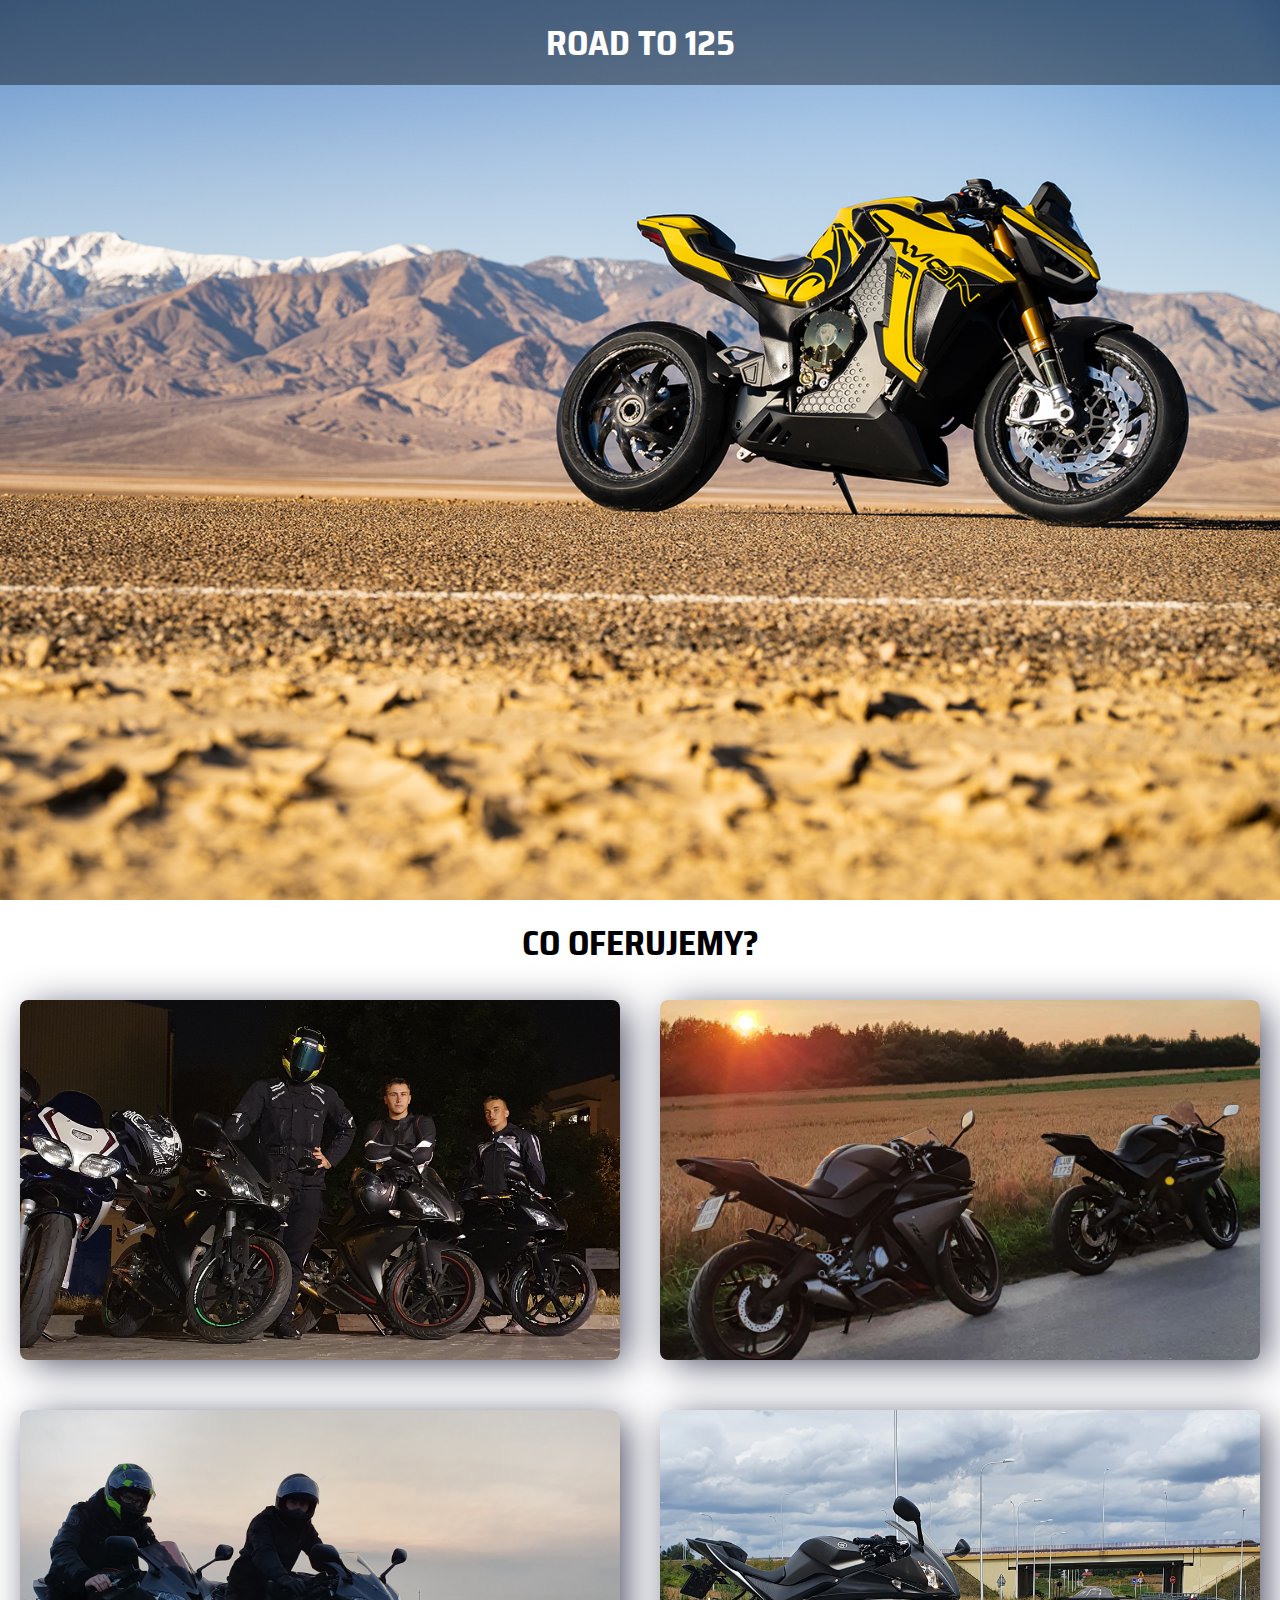
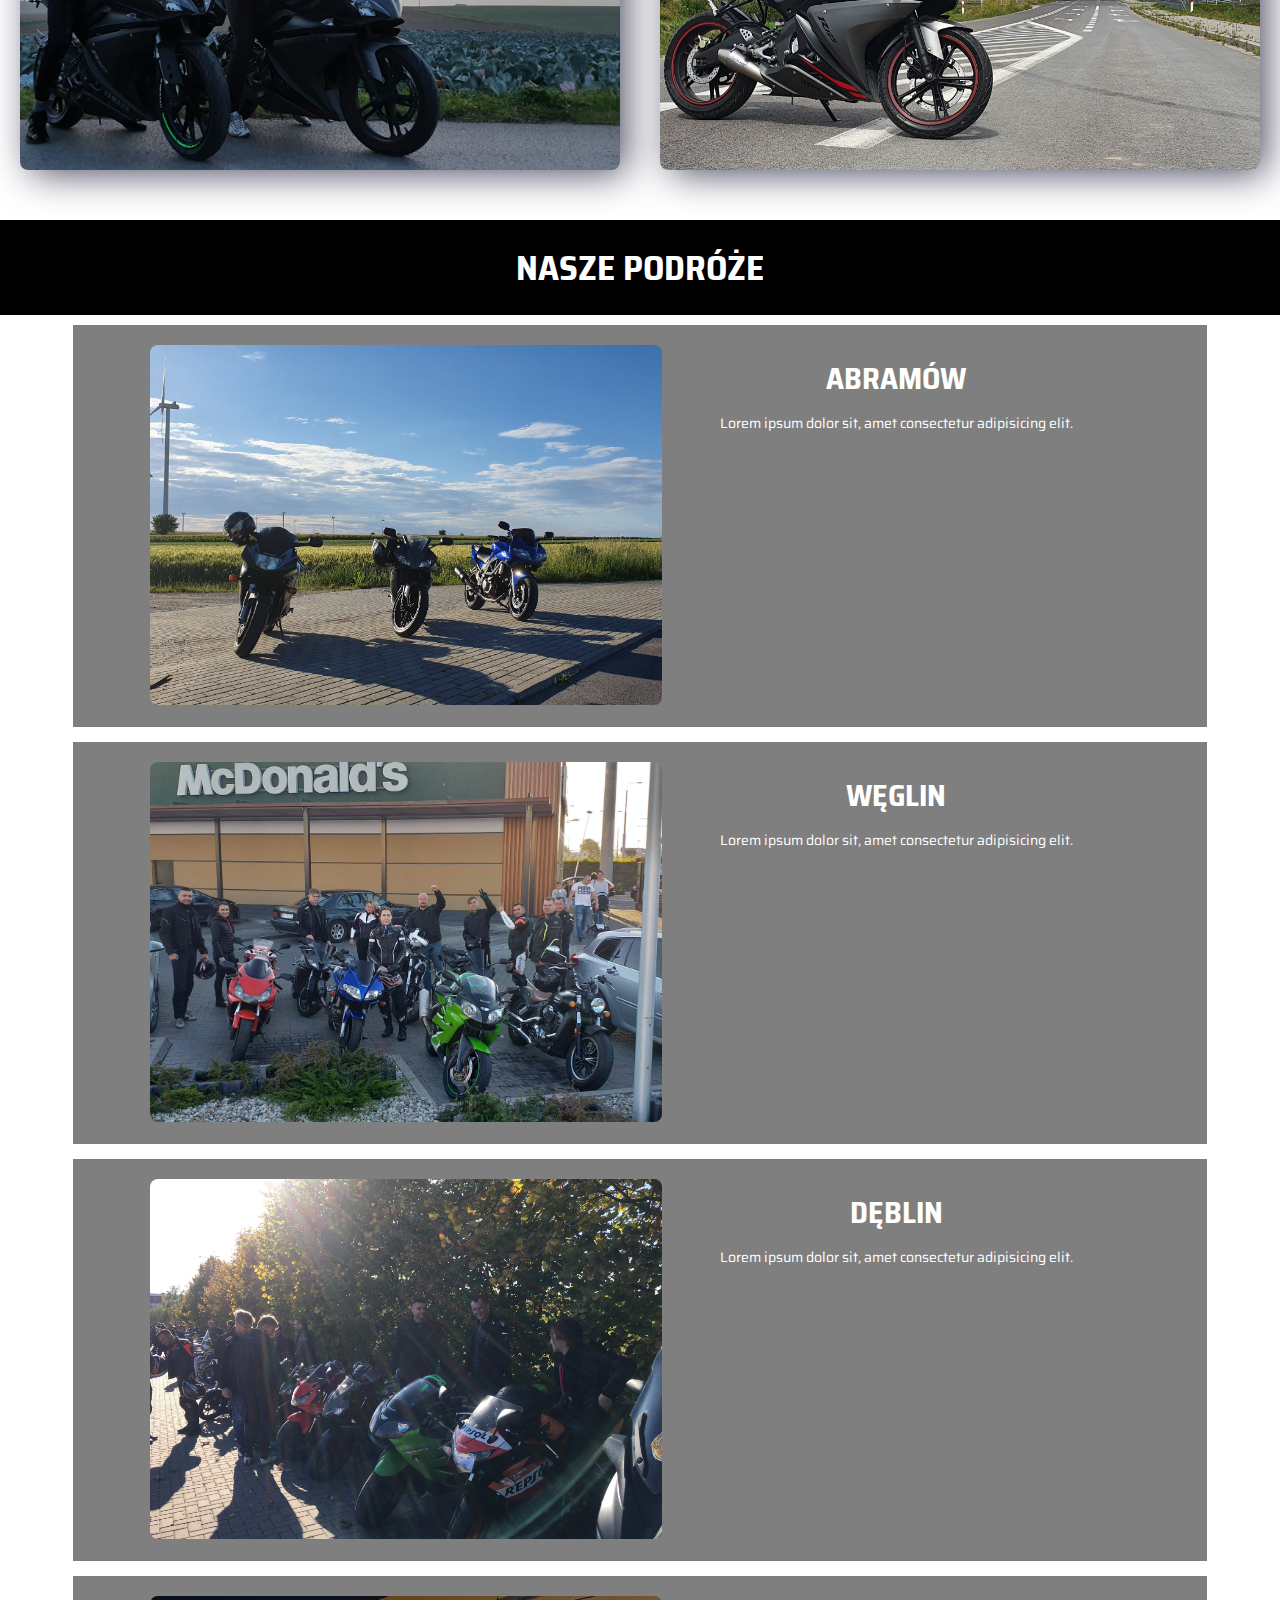
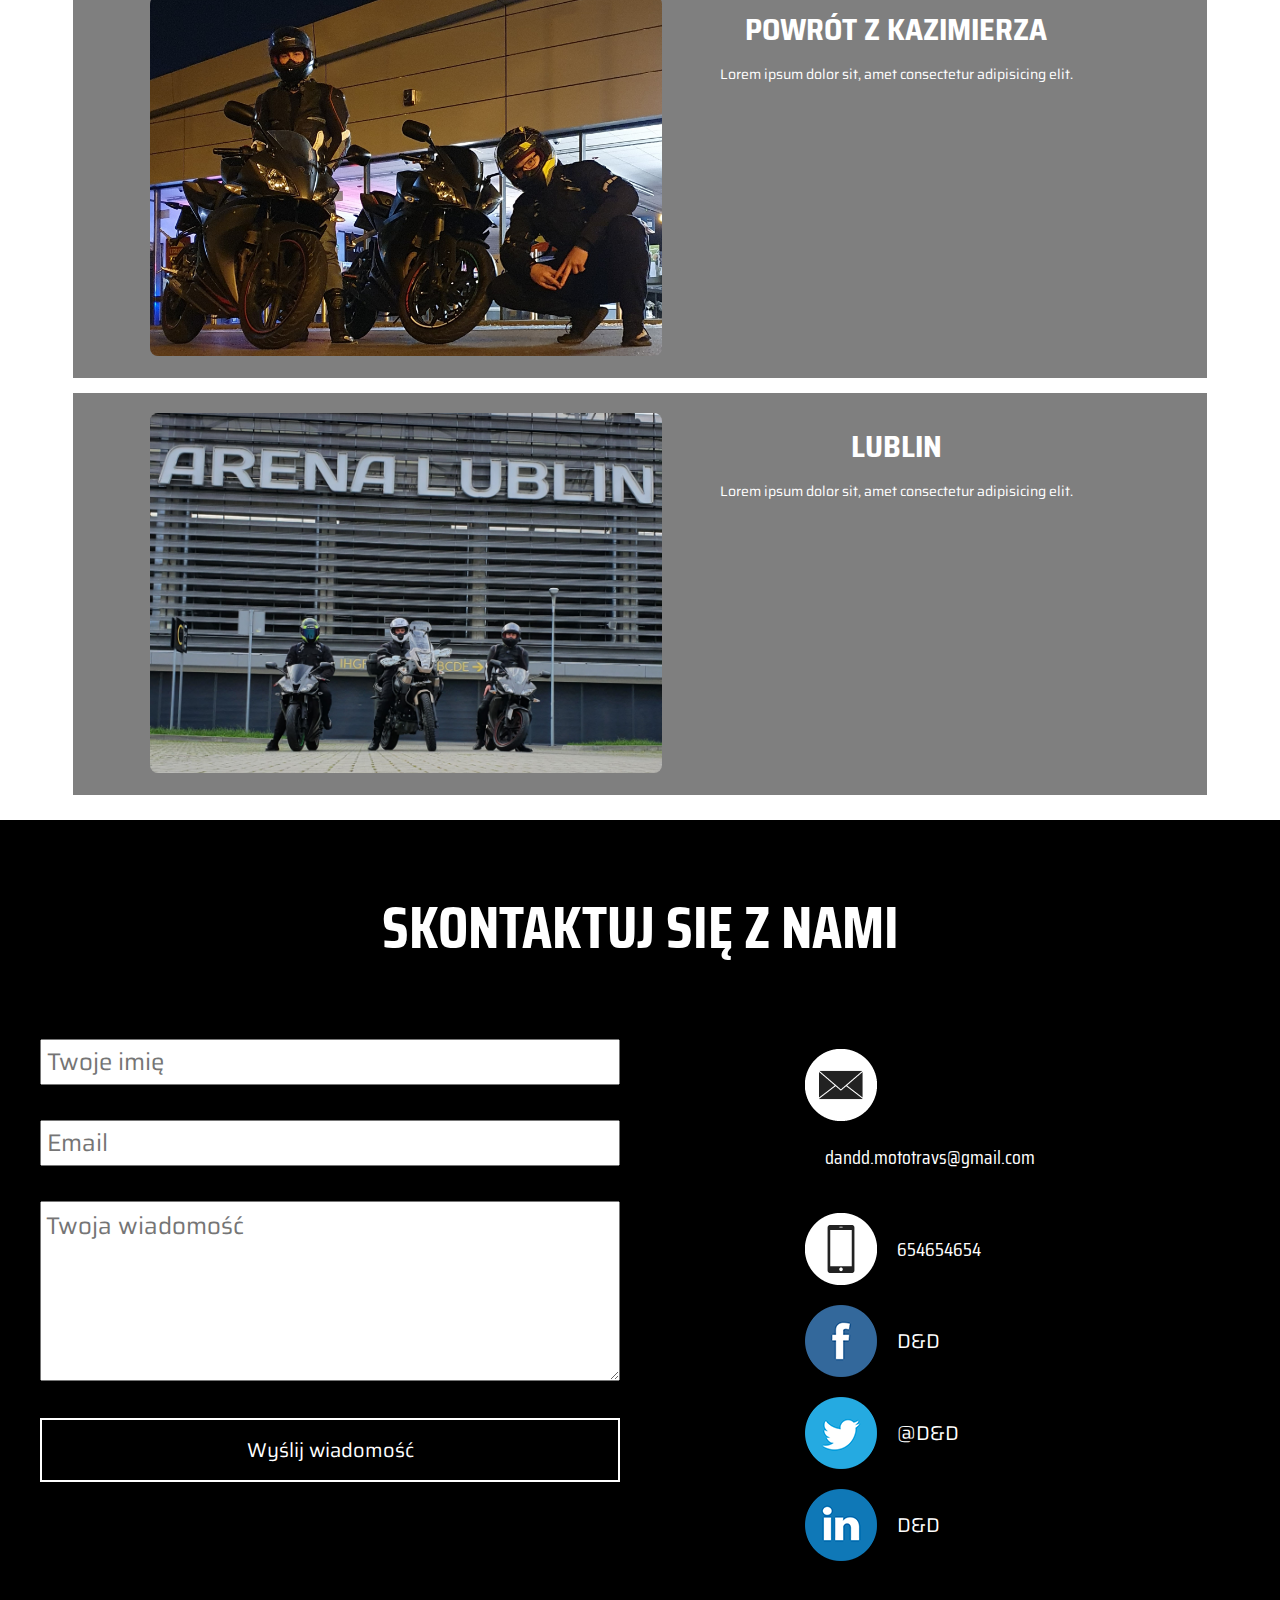
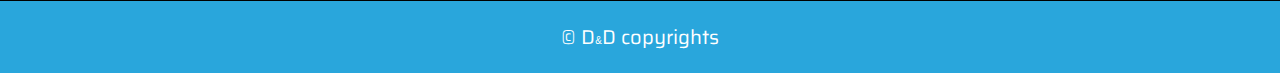
==== commit 4a870129: "grouping files in images refactoring photos paths" ====
--- a/index.html
+++ b/index.html
@@ -36,7 +36,7 @@
         <div class="container">
             <div class="trip clearfix">
                 <div class="photo">
-                    <img src="../images/trip1.jpg" alt="">
+                    <img src="../images/mainPagePhotos/trip1.jpg" alt="">
                 </div>
                 <div class="desc">
                     <h2>Abramów</h2>
@@ -45,7 +45,7 @@
             </div>
             <div class="trip clearfix">
                 <div class="photo">
-                    <img src="../images/trip2.jpeg" alt="">
+                    <img src="../images/mainPagePhotos/trip2.jpeg" alt="">
                 </div>
                 <div class="desc">
                     <h2>Węglin</h2>
@@ -54,7 +54,7 @@
             </div>
             <div class="trip clearfix">
                 <div class="photo">
-                    <img src="../images/trip3.jpeg" alt="">
+                    <img src="../images/mainPagePhotos/trip3.jpeg" alt="">
                 </div>
                 <div class="desc">
                     <h2>Dęblin</h2>
@@ -63,7 +63,7 @@
             </div>
             <div class="trip clearfix">
                 <div class="photo">
-                    <img src="../images/trip4.jpg" alt="">
+                    <img src="../images/mainPagePhotos/trip4.jpg" alt="">
                 </div>
                 <div class="desc">
                     <h2>Powrót z Kazimierza</h2>
@@ -72,7 +72,7 @@
             </div>
             <div class="trip clearfix">
                 <div class="photo">
-                    <img src="../images/trip5.jpg" alt="">
+                    <img src="../images/mainPagePhotos/trip5.jpg" alt="">
                 </div>
                 <div class="desc">
                     <h2>Lublin</h2>
@@ -93,16 +93,17 @@
                 <button>Wyślij wiadomość</button>
             </form>
             <div class="socials">
-                <div class="social clearfix"><img src="images/contact1.png" alt="kontakt"><span>dandd@gmail.com</span>
+                <div class="social clearfix"><img src="images/icons/contact1.png"
+                        alt="kontakt"><span>dandd.mototravs@gmail.com</span>
                 </div>
-                <div class="social clearfix"><img src="images/contact2.png" alt="kontakt"><span>654654654</span>
+                <div class="social clearfix"><img src="images/icons/contact2.png" alt="kontakt"><span>654654654</span>
                 </div>
                 <div class="social clearfix"><a href="https://www.facebook.com/toniedamian.ruczynski1"
-                        target="_blank"><img src="images/contact3.png" alt="kontakt"><span>D&D</span></a></div>
+                        target="_blank"><img src="images/icons/contact3.png" alt="kontakt"><span>D&D</span></a></div>
                 <div class="social clearfix"><a href="https://twitter.com/twojmokrysen?t=PuHBogtWMMdWaOI_VZg5XA&s=07"
-                        target="_blank"><img src="images/contact4.png" alt="kontakt"><span>@D&D</span></a></div>
+                        target="_blank"><img src="images/icons/contact4.png" alt="kontakt"><span>@D&D</span></a></div>
                 <div class="social clearfix"><a href="https://www.linkedin.com/in/damian-ruczy%C5%84ski-147b41213"
-                        target="_blank"><img src="images/contact5.png" alt="kontakt"><span>D&D</span></a></div>
+                        target="_blank"><img src="images/icons/contact5.png" alt="kontakt"><span>D&D</span></a></div>
 
             </div>
 
--- a/style/menuNew.css
+++ b/style/menuNew.css
@@ -33,7 +33,7 @@
 
 header {
     height: 100vh;
-    background-image: url("../images/nav.jpg");
+    background-image: url("../images/backgrounds/nav.jpg");
     background-attachment: fixed;
     background-position: center right;
     background-size: cover;
@@ -71,19 +71,19 @@
 }
 
 section .offer:nth-of-type(1) {
-    background-image: url("../images/offer.jpg");
+    background-image: url("../images/mainPagePhotos/offer.jpg");
 }
 
 section .offer:nth-of-type(2) {
-    background-image: url("../images/offer2.jpg");
+    background-image: url("../images/mainPagePhotos/offer2.jpg");
 }
 
 section .offer:nth-of-type(3) {
-    background-image: url("../images/offer3.jpg");
+    background-image: url("../images/mainPagePhotos/offer3.jpg");
 }
 
 section .offer:nth-of-type(4) {
-    background-image: url("../images/offer4.jpg");
+    background-image: url("../images/mainPagePhotos/offer4.jpg");
 }
 
 
@@ -195,7 +195,7 @@
 
 .contact .wrap {
     padding-top: 20px;
-    max-width: 1024px;
+    max-width: 1280px;
     margin: 0 auto;
 }
 
